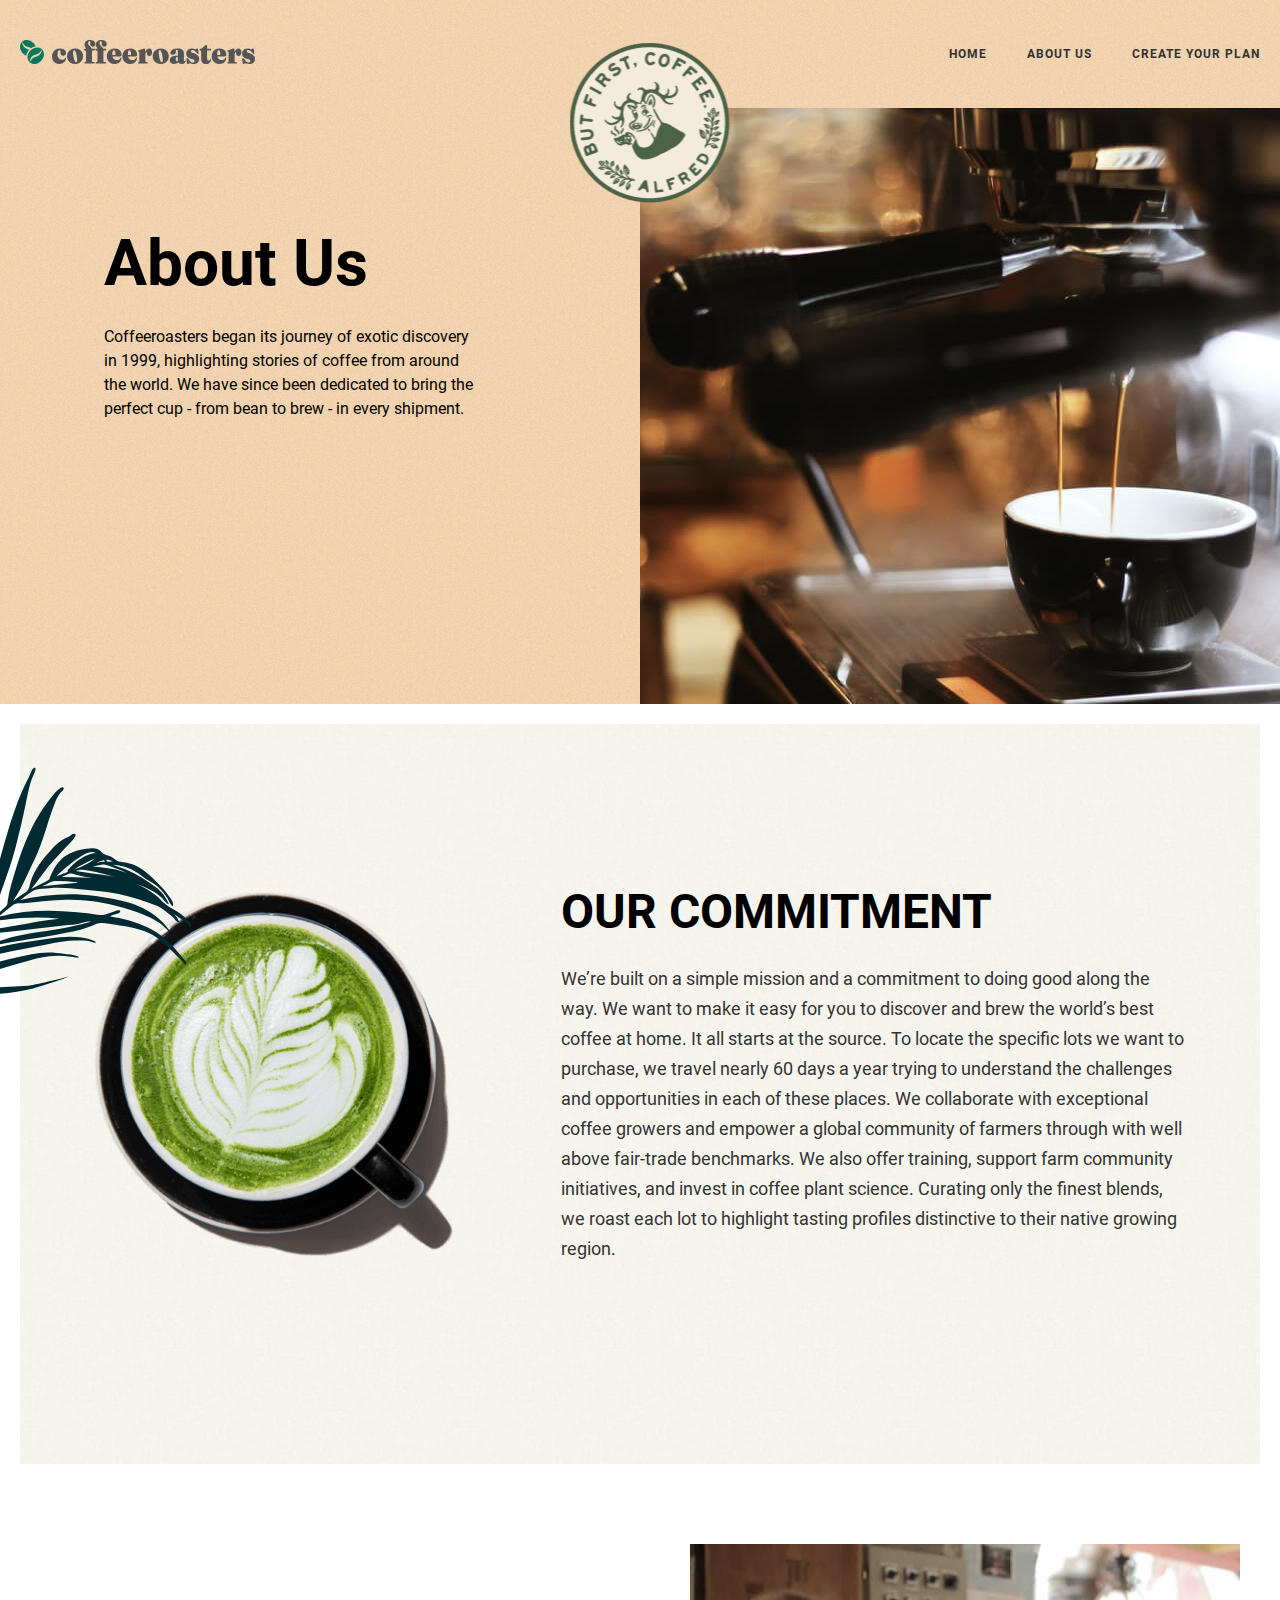
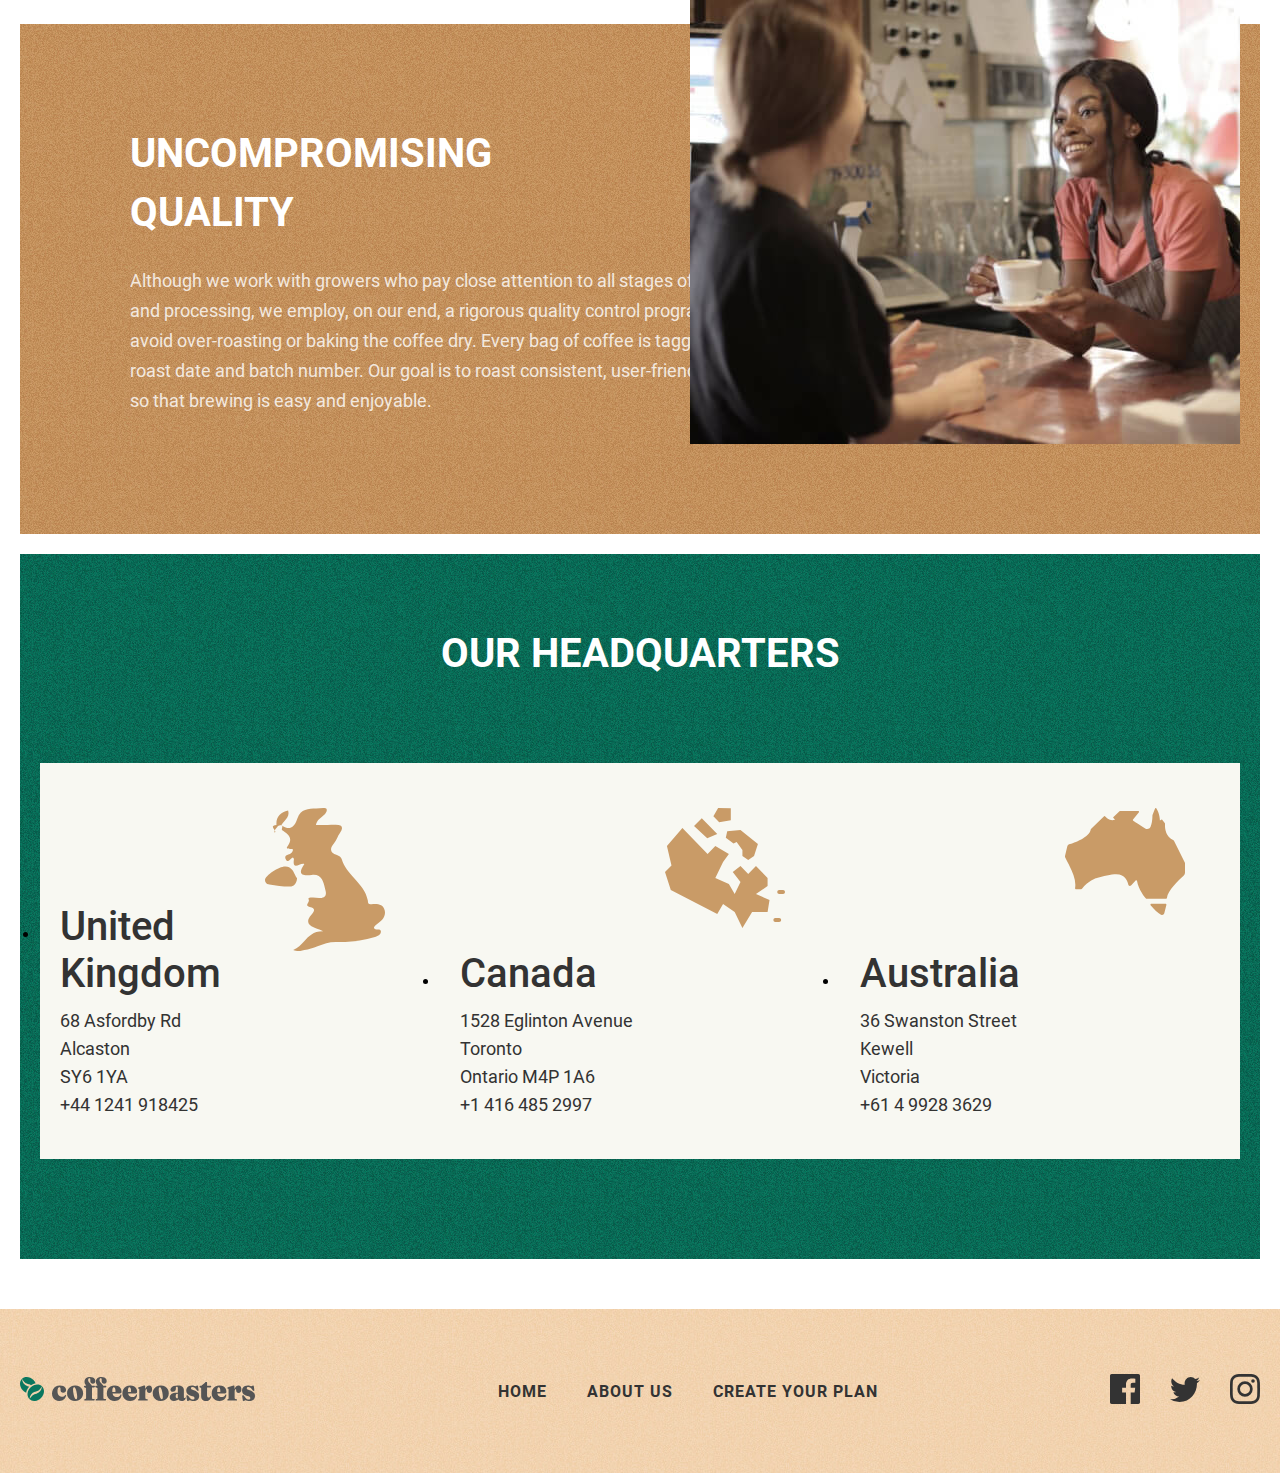
==== about.html @ f11321c9 "Add About Section" ====
<!DOCTYPE html>
<html lang="en">

<head>
    <meta charset="UTF-8">
    <meta http-equiv="X-UA-Compatible" content="IE=edge">
    <meta name="viewport" content="width=device-width, initial-scale=1.0">
    <title>CoffeRoasters/About</title>
    <!-- <link rel="stylesheet" href="./css/normalize.css"> -->
    <link rel="stylesheet" href="./css/main.css">
    <!-- <link rel="stylesheet" href="./css/main.min.css"> -->
</head>

<body>
    <!-- Start Header Section -->
    <header>
        <div class="container">
            <div class="header-part">
                <a href="./index.html">
                    <img src="./images/coffee-logo.svg" width="235" height="24" alt="Brand's Logo">
                </a>
                <nav class="header-nav">
                    <ul class="header-list">
                        <li class="header-item">
                            <a href="./index.html">HOME</a>
                        </li>
                        <li class="header-item">
                            <a href="./about.html">ABOUT US</a>
                        </li>
                        <li class="header-item">
                            <a href="#">CREATE YOUR PLAN</a>
                        </li>
                    </ul>
                </nav>
            </div>
        </div>
    </header>
    <!-- End of Header Section -->

    <main>
        <!-- Start Hero Section -->
        <section id="hero">
            <div class="container">
                <div class="hero-part">
                    <div class="hero-info about-hero-text">
                        <h1>About Us</h1>
                        <p>Coffeeroasters began its journey of exotic discovery in 1999, highlighting stories of coffee
                            from around the world. We have since been dedicated to bring the perfect cup - from bean to
                            brew - in every shipment.</p>
                    </div>
                    <div class="hero-bg-box about-bg-box">
                        <img src="/images/about-hero.jpg" width="710" height="596" alt="Woman holding coffee"
                            srcset="/images/about-hero.jpg 1x, /images/about-hero@2x.jpg 2x">
                    </div>
                </div>
            </div>
        </section>
        <!-- End of  Hero Section -->

        <!-- Start commitment -->
        <section id="commitment">
            <div class="container">
                <div class="commitment-part">
                    <img src="./images/green-coffee.png" width="360" height="364" alt="Our delicious coffee"
                        srcset="./images/green-coffee.png 1x, ./images/green-coffee@2x.png 2x">
                    <div class="commitment-text">
                        <h2>OUR COMMITMENT</h2>
                        <p>We’re built on a simple mission and a commitment to doing good along the way. We want to make
                            it easy for you to discover and brew the world’s best coffee at home. It all starts at the
                            source. To locate the specific lots we want to purchase, we travel nearly 60 days a year
                            trying to understand the challenges and opportunities in each of these places. We
                            collaborate with exceptional coffee growers and empower a global community of farmers
                            through with well above fair-trade benchmarks. We also offer training, support farm
                            community initiatives, and invest in coffee plant science. Curating only the finest blends,
                            we roast each lot to highlight tasting profiles distinctive to their native growing region.
                        </p>
                    </div>
                </div>
            </div>
        </section>
        <!-- End of commitment -->

        <!-- Start Quality Section -->
        <section id="quality">
            <div class="container">
                <div class="quality-part">
                    <div class="quality-text">
                        <div class="quality-title">
                            <h2>Uncompromising quality</h2>
                        </div>
                        <p>Although we work with growers who pay close attention to all stages of harvest and
                            processing, we employ, on our end, a rigorous quality control program to avoid over-roasting
                            or baking the coffee dry. Every bag of coffee is tagged with a roast date and batch number.
                            Our goal is to roast consistent, user-friendly coffee, so that brewing is easy and
                            enjoyable.</p>
                    </div>
                    <img class="quality-img" src="./images/quality-img.jpg" width="550" height="500" alt=""
                        srcset="./images/quality-img.jpg 1x, ./images/quality-img@2x.jpg 2x">
                </div>
            </div>
        </section>
        <!-- Start End of Quality Section -->

        <!-- Start Headquarter Section -->
        <section id="headquarter">
            <div class="container">
                <div class="headquarter-part">
                    <h2>Our headquarters</h2>
                    <ul class="headquarter-list">
                        <li class="headquarter-item">
                            <div class="uk-item-title">
                                <h3>United Kingdom</h3>
                            </div>
                            <div class="headquarter-item-text">
                                <p>68 Asfordby Rd</p>
                                <p>Alcaston</p>
                                <p>SY6 1YA</p>
                                <p>+44 1241 918425</p>
                            </div>
                        </li>
                        <li class="headquarter-item canada-item">
                            <h3>Canada</h3>
                            <div class="headquarter-item-text">
                                <p>1528 Eglinton Avenue</p>
                                <p>Toronto</p>
                                <p>Ontario M4P 1A6</p>
                                <p>+1 416 485 2997</p>
                            </div>
                        </li>
                        <li class="headquarter-item australia-item">
                            <h3>Australia</h3>
                            <div class="headquarter-item-text">
                                <p>36 Swanston Street</p>
                                <p>Kewell</p>
                                <p>Victoria</p>
                                <p>+61 4 9928 3629</p>
                            </div>
                        </li>
                    </ul>
                </div>
            </div>
        </section>
        <!-- End of Headquarter Section -->
    </main>

        <!-- Start Footer Section -->
        <footer>
            <div class="container">
                <div class="foooter-part">
                    <a href="./index.html">
                        <img src="./images/footer-logo.svg" width="235" height="24" alt="Footer's Logo">
                    </a>
                    <ul class="header-list">
                        <li class="header-item">
                            <a href="./index.html">HOME</a>
                        </li>
                        <li class="header-item">
                            <a href="./about.html">ABOUT US</a>
                        </li>
                        <li class="header-item">
                            <a href="#">CREATE YOUR PLAN</a>
                        </li>
                    </ul>
                    <ul class="icon-list">
                        <li class="icon-item">
                            <a href="https://www.facebook.com/" target="blank">
                                <img src="./images/facebook-icon.svg" width="30" height="30" alt="">
                            </a>
                        </li>
                        <li class="icon-item">
                            <a href="https://www.twitter.com/" target="blank">
                                <img src="./images/twitter-icon.svg" width="30" height="25" alt="">
                            </a>
                        </li>
                        <li class="icon-item">
                            <a href="https://www.instagram.com/" target="blank">
                                <img src="./images/instagram-icon.svg" width="30" height="30" alt="">
                            </a>
                        </li>
                    </ul>
                </div>
            </div>
        </footer>
        <!-- End of Footer Section -->




<script src="./js/main.js"></script>
</body>

</html>
---- css/main.css ----
:root {
    --main-black-color: #000000;
    --main-gray-color: #333333;
    --main-white-color: #ffffff;
    --main-link-color: #C99B67;
}

@font-face {
    font-family: 'Roboto';
    font-style: normal;
    font-weight: 400;
    src: url('../fonts/roboto-v30-latin-regular.woff2') format('woff2'),
        url('../fonts/roboto-v30-latin-regular.woff') format('woff');
}

@font-face {
    font-family: 'Roboto';
    font-style: normal;
    font-weight: 500;
    src: url('../fonts/roboto-v30-latin-500.woff2') format('woff2'),
        url('../fonts/roboto-v30-latin-500.woff') format('woff');
}

@font-face {
    font-family: 'Roboto';
    font-style: normal;
    font-weight: 700;
    src: url('../fonts/roboto-v30-latin-700.woff2') format('woff2'),
        url('../fonts/roboto-v30-latin-700.woff') format('woff');
}

* {
    margin: 0;
    padding: 0;
    -webkit-box-sizing: border-box;
    box-sizing: border-box;
}

body {
    font-family: "Roboto", "Arial", sans-serif;
}

.container {
    max-width: 1380px;
    margin: 0 auto;
    padding: 0 20px;
}

/* Start Header Section */

header {
    padding: 40px 0;
    background-image: url('../images/orange-bg-img.jpg');
}

.header-part {
    display: -webkit-box;
    display: -ms-flexbox;
    display: flex;
    -webkit-box-align: center;
    -ms-flex-align: center;
    align-items: center;
    -webkit-box-pack: justify;
    -ms-flex-pack: justify;
    justify-content: space-between;
}

.header-part img {
    display: block;
}

.header-list {
    display: -webkit-box;
    display: -ms-flexbox;
    display: flex;
    -webkit-box-align: center;
    -ms-flex-align: center;
    align-items: center;
    list-style: none;
}

.header-item {
    margin-left: 40px;
}

.header-item a {
    font-weight: 700;
    font-size: 12px;
    line-height: 14px;
    letter-spacing: 1px;
    color: var(--main-gray-color);
    text-decoration: none;
}

/* End of Header Section */

/* Start Hero Section */
#hero {
    background-image: url('../images/orange-bg-img.jpg');
    margin-bottom: 20px;
}

.hero-part {
    display: -webkit-box;
    display: -ms-flexbox;
    display: flex;
    -webkit-box-pack: justify;
    -ms-flex-pack: justify;
    justify-content: space-between;
}

.hero-info h1 {
    font-weight: 700;
    font-size: 64px;
    line-height: 75px;
    color: var(--main-black-color);
}

.hero-info {
    width: 545px;
    padding: 122px 0 243px 84px;
}

.hero-info p {
    margin: 24px 0 34px 0;
    font-weight: 400;
    font-size: 16px;
    line-height: 24px;
    color: var(--main-black-color);
    mix-blend-mode: normal
}

.hero-info a {
    display: inline-block;
    padding: 18px 24px;
    font-weight: 500;
    font-size: 16px;
    line-height: 19px;
    letter-spacing: 1px;
    /* font-variant: small-caps; */
    color: var(--main-white-color);
    mix-blend-mode: normal;
    background: #0A775F;
    border-radius: 100px;
    text-decoration: none;
}

.hero-bg-box {
    position: relative;
    left: 89px;
    top: 4px;
}

.hero-bg-box::before {
    content: '';
    position: absolute;
    top: -65px;
    left: -70px;
    display: block;
    width: 160px;
    height: 160px;
    background-image: url('../images/hero-round-img.png');
    background-position: center;
}

/* End of Hero Section */

/* Start Collection Section */
#collection {
    overflow: hidden;
}

.collection-bg-box {
    margin: 0 20px 0 20px;
    padding: 50px 0;
    background-image: url('../images/gray-bg-img.jpg');
    background-repeat: no-repeat;
    background-position: center;
    background-size: cover;
}

.collection-part h2 {
    font-weight: 700;
    font-size: 50px;
    line-height: 59px;
    text-align: center;
    font-variant: small-caps;
    color: var(--main-black-color);
}

.collection-item {
    position: relative;
    display: -webkit-box;
    display: -ms-flexbox;
    display: flex;
    -webkit-box-align: center;
    -ms-flex-align: center;
    align-items: center;
    margin: 80px auto 0;
    width: 1120px;
    list-style: none;
}

.collection-item:not(:first-child) {
    margin-top: 0;
}

.collection-item:nth-child(1)::before {
    content: '';
    position: absolute;
    top: -130px;
    left: -312px;
    width: 402px;
    height: 300px;
    background-image: url('../images/collection-img-1.svg');
    background-repeat: no-repeat;
    background-size: contain;
}

.collection-item:nth-child(2)::after {
    content: '';
    position: absolute;
    bottom: -280px;
    right: -412px;
    width: 392px;
    height: 477px;
    background-image: url('../images/collection-img-2.svg');
    background-repeat: no-repeat;
    background-size: contain;
}

.collection-item:nth-child(4)::before {
    content: '';
    position: absolute;
    top: 0px;
    left: -370px;
    width: 316px;
    height: 269px;
    background-image: url('../images/collection-img-3.svg');
    background-repeat: no-repeat;
    background-size: contain;
}

.collection-item:nth-child(even) {
    -webkit-box-orient: horizontal;
    -webkit-box-direction: reverse;
    -ms-flex-direction: row-reverse;
    flex-direction: row-reverse;
}

.collection-item:nth-child(1) .collection-item-info {
    width: 453px;
}

.collection-item:nth-child(2) .collection-item-info,
.collection-item:nth-child(3) .collection-item-info {
    width: 390px;
}

.collection-item:nth-child(4) .collection-item-info {
    width: 410px;
}

.collection-item:nth-child(odd) .collection-item-info {
    margin-left: 117px;
}

.collection-item:nth-child(even) .collection-item-info {
    margin-right: 117px;
}

.collection-item-info h3 {
    font-weight: 500;
    font-size: 48px;
    line-height: 56px;
    text-transform: uppercase;
    font-variant: small-caps;
    color: var(--main-gray-color);
}

.collection-item-info p {
    margin-top: 10px;
    font-weight: 400;
    font-size: 22px;
    line-height: 34px;
    color: var(--main-gray-color);
}

/* End of Collection Section */
/* Start Choose Section */
#choose {}

.choose-part-main {
    margin: 20px 20px 0 20px;
    background-image: url('../images/choosebg-img.jpg');
}

.choose-part {
    position: relative;
}

.choose-text {
    margin: 0 auto;
    width: 581px;
    padding: 50px 0 500px;
    text-align: center;
}

.choose-text h2,
.how-it-works-text h2 {
    font-weight: 700;
    font-size: 50px;
    line-height: 59px;
    color: var(--main-white-color);
}

.choose-text p {
    margin-top: 10px;
    font-weight: 400;
    font-size: 16px;
    line-height: 28px;
    color: var(--main-white-color);
    mix-blend-mode: normal;
    opacity: 0.8;
}

.choose-list {
    position: absolute;
    top: 283px;
    left: 0;
    display: -webkit-box;
    display: -ms-flexbox;
    display: flex;
    -webkit-box-align: center;
    -ms-flex-align: center;
    align-items: center;
    list-style: none;
}

.choose-item {
    position: relative;
    margin-right: 20px;
    width: 433px;
}

.choose-item:nth-child(1):before {
    content: '';
    position: absolute;
    top: -10%;
    left: -14%;
    width: 140px;
    height: 144px;
    background-image: url('../images/choose-absolute-img.png');
}

.item-text-box {
    width: 377px;
}

.item-text-box-last {
    width: 334px;
}

.item-text-box h3 {
    margin: 28px 0 10px 0;
    font-weight: 500;
    font-size: 30px;
    line-height: 35px;
    font-variant: small-caps;
    color: var(--main-gray-color);
}

.item-text-box p {
    font-weight: 400;
    font-size: 18px;
    line-height: 28px;
    color: var(--main-gray-color);
}

/* End of Choose Section */

/* Start How It Works */
.how-it-works-main-part {
    margin: 289px 20px 0 20px;
    background-image: url('../images/how-it-work-bg-img.jpg');
    padding: 50px 0;
}

.how-it-works-text {
    text-align: center;
}

.decoration-boxes {
    display: -webkit-box;
    display: -ms-flexbox;
    display: flex;
    -webkit-box-align: center;
    -ms-flex-align: center;
    align-items: center;
    -webkit-box-pack: justify;
    -ms-flex-pack: justify;
    justify-content: space-between;
    margin: 80px 0 20px 0;
    width: 956px;
}

.decoration-box {
    display: -webkit-box;
    display: -ms-flexbox;
    display: flex;
    -webkit-box-align: center;
    -ms-flex-align: center;
    align-items: center;
}

.decoration-main-box {
    display: inline-block;
    width: 60px;
    height: 60px;
    background-color: #F8F8F2;
    border: 4px solid var(--main-link-color);
    -webkit-transition: .5s;
    -o-transition: .5s;
    transition: .5s;
}

.decoration-box-line {
    border-top: 3px dashed #c99b67;
    width: 387px;
}

.how-it-work-list {
    display: -webkit-box;
    display: -ms-flexbox;
    display: flex;
    -webkit-box-align: center;
    -ms-flex-align: center;
    align-items: center;
    list-style: none;
}

.how-it-works-item {
    position: relative;
    margin-right: 20px;
    padding: 20px 20px 40px 20px;
    width: 433px;
    background-color: #F8F8F2;
    -webkit-transition: .5s;
    -o-transition: .5s;
    transition: .5s;
}

.how-it-works-item:hover {
    background-color: #F4D3B0;
}

.how-it-works-item:nth-child(3)::after {
    position: absolute;
    top: -60%;
    right: 5%;
    content: '';
    width: 192px;
    height: 130px;
    background-image: url('../images/how-it-works-absolute-img.png');
    background-size: 202px 160px;
    background-position: center;
    background-repeat: no-repeat;
}

.how-it-works-item p:first-child {
    font-weight: 400;
    font-size: 64px;
    line-height: 75px;
    color: var(--main-gray-color);
    opacity: 0.8;
    text-align: right;
}

.how-it-works-item-title-box {
    margin: 45px 0 10px 0;
    width: 245px;
}

.how-it-works-item-title-box h3 {
    font-weight: 500;
    font-size: 40px;
    line-height: 47px;
    font-variant: small-caps;
    text-transform: uppercase;
    color: var(--main-gray-color);
}

.how-it-works-item p:last-child {
    font-weight: 400;
    font-size: 18px;
    line-height: 28px;
    color: var(--main-gray-color);
}

.how-it-works-link-box {
    display: -webkit-box;
    display: -ms-flexbox;
    display: flex;
    -webkit-box-pack: center;
    -ms-flex-pack: center;
    justify-content: center;
    margin-top: 76px;
}

.how-it-works-link {
    display: inline-block;
    padding: 16px 24px;
    font-weight: 500;
    font-size: 16px;
    line-height: 19px;
    letter-spacing: 1px;
    color: var(--main-white-color);
    background-color: var(--main-link-color);
    border-radius: 100px;
    text-decoration: none;
}

/* End of How It Works */
/* Start Footer Section */
footer {
    margin-top: 50px;
    padding: 65px 0;
    background-image: url('../images/orange-bg-img.jpg');
}

.foooter-part {
    display: -webkit-box;
    display: -ms-flexbox;
    display: flex;
    -webkit-box-align: center;
    -ms-flex-align: center;
    align-items: center;
    -webkit-box-pack: justify;
    -ms-flex-pack: justify;
    justify-content: space-between;
}

.foooter-part .header-list a {
    font-weight: 700;
    font-size: 16px;
    line-height: 19px;
}

.icon-list {
    display: -webkit-box;
    display: -ms-flexbox;
    display: flex;
    -webkit-box-align: center;
    -ms-flex-align: center;
    align-items: center;
    list-style: none;
}

.icon-item {
    margin-left: 30px;
}

/* End of Footer Section */

/* --------Start About Page --------- */

/* Start About Hero Section */
.about-hero-text {
    width: 455px;
    padding: 122px 0 225px 84px;
}

.about-bg-box {
    left: 89.5px;
}

/* End of About Hero Section */

/* Start Commitment Section */
#commitment {
    position: relative;
    margin: 0 20px 0px 20px;
    padding: 160px 0 200px 0;
    background-image: url('../images/gray-bg-img.jpg');
}

.commitment-part {
    display: flex;
    align-items: center;
    justify-content: space-around;
}

.commitment-part::before {
    content: '';
    position: absolute;
    top: 43px;
    left: -129px;
    width: 402px;
    height: 300px;
    background-image: url('../images/collection-img-1.svg');
    background-repeat: no-repeat;
    background-size: contain;
}

.commitment-text {
    width: 626px;
}

.commitment-text h2 {
    font-weight: 700;
    font-size: 48px;
    line-height: 56px;
    font-variant: small-caps;
    /* text-transform: uppercase; */
    color: var(--main-black-color);
}

.commitment-text p {
    margin-top: 24px;
    font-weight: 400;
    font-size: 18px;
    line-height: 30px;
    color: var(--main-gray-color);
}

/* End of Commitment Section */

/* Start Quality Section */
#quality {
    margin: 160px 20px 0 20px;
    background-image: url('../images/choosebg-img.jpg');
}

.quality-part {
    position: relative;
    display: flex;
    align-items: center;
    /* justify-content: space-between; */
    padding: 100px 0 118px 0;
    color: var(--main-white-color);
}

.quality-text {
    width: 639px;
    margin-left: 90px;
}

.quality-title {
    width: 397px;
}

.quality-title h2 {
    font-weight: 700;
    font-size: 40px;
    line-height: 59px;
    text-transform: uppercase;
    color: var(--main-white-color);
}

.quality-text p {
    margin-top: 24px;
    font-weight: 400;
    font-size: 18px;
    line-height: 30px;
    color: var(--main-white-color);
    mix-blend-mode: normal;
    opacity: 0.8;
}

.quality-img {
    position: absolute;
    top: -80px;
    right: 0;
}

/* End of Quality Section */

/* Start Headquarter Section */
#headquarter {
    margin: 20px 20px 50px 20px;
    background-image: url('../images/how-it-work-bg-img.jpg');
}

.headquarter-part {
    padding: 70px 0 100px 0;
}

.headquarter-part h2 {
    font-weight: 700;
    font-size: 40px;
    line-height: 59px;
    text-align: center;
    /* font-variant: small-caps; */
    text-transform: uppercase;
    color: var(--main-white-color);
}

.headquarter-list {
    display: flex;
    align-items: center;
    justify-content: space-between;
    margin-top: 80px;
}

.headquarter-item {
    width: 433px;
    background-color: #F8F8F2;
    position: relative;
    padding: 140px 0 40px 20px;
}

.canada-item,
.australia-item {
    padding-top: 187px;
}

.headquarter-item::before {
    content: '';
    position: absolute;
    top: 45px;
    right: 55px;
    width: 120px;
    height: 143px;
    background-image: url('../images/uk-map.svg');
    background-repeat: no-repeat;
}

.canada-item::before {
    background-image: url('../images/canada-map.svg');
}

.australia-item::before {
    background-image: url('../images/australia-map.svg');
}

.uk-item-title {
    width: 231px;
}

.headquarter-item h3 {
    margin-bottom: 10px;
    font-weight: 500;
    font-size: 40px;
    line-height: 47px;
    color: var(--main-gray-color);
}

.headquarter-item-text p {
    font-weight: 400;
    font-size: 18px;
    line-height: 28px;
    color: var(--main-gray-color);
}

/* End of Headquarter Section */
/* --------End of About Page --------- */
---- css/main.min.css ----
/*! normalize.css v8.0.1 | MIT License | github.com/necolas/normalize.css */button,hr,input{overflow:visible}progress,sub,sup{vertical-align:baseline}[type=checkbox],[type=radio],legend{box-sizing:border-box;padding:0}*,legend{padding:0}*,body{margin:0}.collection-item:first-child::before,.collection-item:nth-child(2)::after,.collection-item:nth-child(4)::before{position:absolute;background-size:contain;content:'';background-repeat:no-repeat}.choose-part,.collection-item,.hero-bg-box,sub,sup{position:relative}.choose-text,.how-it-works-text{text-align:center}#hero,footer,header{background-image:url('../images/orange-bg-img.jpg')}html{line-height:1.15;-webkit-text-size-adjust:100%}.header-part img,details,main{display:block}h1{font-size:2em;margin:.67em 0}hr{box-sizing:content-box;height:0}code,kbd,pre,samp{font-family:monospace,monospace;font-size:1em}a{background-color:transparent}abbr[title]{border-bottom:none;text-decoration:underline;text-decoration:underline dotted}.header-item a,.hero-info a,.how-it-works-link{letter-spacing:1px;text-decoration:none}b,strong{font-weight:bolder}small{font-size:80%}sub,sup{font-size:75%;line-height:0}sub{bottom:-.25em}sup{top:-.5em}img{border-style:none}button,input,optgroup,select,textarea{font-family:inherit;font-size:100%;line-height:1.15;margin:0}button,select{text-transform:none}[type=button],[type=reset],[type=submit],button{-webkit-appearance:button}[type=button]::-moz-focus-inner,[type=reset]::-moz-focus-inner,[type=submit]::-moz-focus-inner,button::-moz-focus-inner{border-style:none;padding:0}[type=button]:-moz-focusring,[type=reset]:-moz-focusring,[type=submit]:-moz-focusring,button:-moz-focusring{outline:ButtonText dotted 1px}fieldset{padding:.35em .75em .625em}legend{color:inherit;display:table;max-width:100%;white-space:normal}textarea{overflow:auto}[type=number]::-webkit-inner-spin-button,[type=number]::-webkit-outer-spin-button{height:auto}[type=search]{-webkit-appearance:textfield;outline-offset:-2px}[type=search]::-webkit-search-decoration{-webkit-appearance:none}::-webkit-file-upload-button{-webkit-appearance:button;font:inherit}summary{display:list-item}[hidden],template{display:none}:root{--main-black-color:#000000;--main-gray-color:#333333;--main-white-color:#ffffff;--main-link-color:#C99B67}@font-face{font-family:Roboto;font-style:normal;font-weight:400;src:url('../fonts/roboto-v30-latin-regular.woff2') format('woff2'),url('../fonts/roboto-v30-latin-regular.woff') format('woff')}@font-face{font-family:Roboto;font-style:normal;font-weight:500;src:url('../fonts/roboto-v30-latin-500.woff2') format('woff2'),url('../fonts/roboto-v30-latin-500.woff') format('woff')}@font-face{font-family:Roboto;font-style:normal;font-weight:700;src:url('../fonts/roboto-v30-latin-700.woff2') format('woff2'),url('../fonts/roboto-v30-latin-700.woff') format('woff')}*{-webkit-box-sizing:border-box;box-sizing:border-box}body{font-family:Roboto,Arial,sans-serif}.container{max-width:1380px;margin:0 auto;padding:0 20px}header{padding:40px 0}.foooter-part,.header-part{display:-webkit-box;display:-ms-flexbox;display:flex;-webkit-box-align:center;-ms-flex-align:center;align-items:center;-webkit-box-pack:justify;-ms-flex-pack:justify;justify-content:space-between}.header-list,.how-it-work-list,.icon-list{display:-webkit-box;display:-ms-flexbox;display:flex;-webkit-box-align:center;-ms-flex-align:center;align-items:center;list-style:none}.header-item{margin-left:40px}.header-item a{font-weight:700;font-size:12px;line-height:14px;color:var(--main-gray-color)}.hero-info h1,.hero-info p{color:var(--main-black-color)}#hero{margin-bottom:20px}.hero-part{display:-webkit-box;display:-ms-flexbox;display:flex;-webkit-box-pack:justify;-ms-flex-pack:justify;justify-content:space-between}.hero-info h1{font-weight:700;font-size:64px;line-height:75px}.hero-info a,.hero-info p{font-size:16px;mix-blend-mode:normal}.hero-info{width:545px;padding:122px 0 243px 84px}.hero-info p{margin:24px 0 34px;font-weight:400;line-height:24px}.hero-info a{display:inline-block;padding:18px 24px;font-weight:500;line-height:19px;color:var(--main-white-color);background:#0a775f;border-radius:100px}.hero-bg-box{left:89px;top:4px}.hero-bg-box::before{content:'';position:absolute;top:-65px;left:-70px;display:block;width:160px;height:160px;background-image:url('../images/hero-round-img.png');background-position:center}#collection{overflow:hidden}.collection-bg-box{margin:0 20px;padding:50px 0;background-image:url('../images/gray-bg-img.jpg');background-repeat:no-repeat;background-position:center;background-size:cover}.collection-part h2{font-weight:700;font-size:50px;line-height:59px;text-align:center;font-variant:small-caps;color:var(--main-black-color)}.collection-item{display:-webkit-box;display:-ms-flexbox;display:flex;-webkit-box-align:center;-ms-flex-align:center;align-items:center;margin:80px auto 0;width:1120px;list-style:none}.collection-item:not(:first-child){margin-top:0}.collection-item:first-child::before{top:-130px;left:-312px;width:402px;height:300px;background-image:url('../images/collection-img-1.svg')}.collection-item:nth-child(2)::after{bottom:-280px;right:-412px;width:392px;height:477px;background-image:url('../images/collection-img-2.svg')}.collection-item:nth-child(4)::before{top:0;left:-370px;width:316px;height:269px;background-image:url('../images/collection-img-3.svg')}.collection-item:nth-child(2n){-webkit-box-orient:horizontal;-webkit-box-direction:reverse;-ms-flex-direction:row-reverse;flex-direction:row-reverse}.choose-list,.decoration-boxes{display:-webkit-box;display:-ms-flexbox;-webkit-box-align:center}.collection-item:first-child .collection-item-info{width:453px}.collection-item:nth-child(2) .collection-item-info,.collection-item:nth-child(3) .collection-item-info{width:390px}.collection-item:nth-child(4) .collection-item-info{width:410px}.collection-item:nth-child(odd) .collection-item-info{margin-left:117px}.collection-item:nth-child(2n) .collection-item-info{margin-right:117px}.collection-item-info h3{font-weight:500;font-size:48px;line-height:56px;text-transform:uppercase;font-variant:small-caps;color:var(--main-gray-color)}.collection-item-info p{margin-top:10px;font-weight:400;font-size:22px;line-height:34px;color:var(--main-gray-color)}.choose-part-main{margin:20px 20px 0;background-image:url('../images/choosebg-img.jpg')}.choose-text{margin:0 auto;width:581px;padding:50px 0 500px}.choose-text h2,.how-it-works-text h2{font-weight:700;font-size:50px;line-height:59px;color:var(--main-white-color)}.choose-text p{margin-top:10px;font-weight:400;font-size:16px;line-height:28px;color:var(--main-white-color);mix-blend-mode:normal;opacity:.8}.choose-list{position:absolute;top:283px;left:0;display:flex;-ms-flex-align:center;align-items:center;list-style:none}.choose-item{position:relative;margin-right:20px;width:433px}.choose-item:first-child:before{content:'';position:absolute;top:-10%;left:-14%;width:140px;height:144px;background-image:url('../images/choose-absolute-img.png')}.item-text-box{width:377px}.item-text-box-last{width:334px}.item-text-box h3{margin:28px 0 10px;font-weight:500;font-size:30px;line-height:35px;font-variant:small-caps;color:var(--main-gray-color)}.how-it-works-item p:last-child,.item-text-box p{font-weight:400;font-size:18px;line-height:28px;color:var(--main-gray-color)}.how-it-works-main-part{margin:289px 20px 0;background-image:url('../images/how-it-work-bg-img.jpg');padding:50px 0}.decoration-boxes{display:flex;-ms-flex-align:center;align-items:center;-webkit-box-pack:justify;-ms-flex-pack:justify;justify-content:space-between;margin:80px 0 20px;width:956px}.decoration-box{display:-webkit-box;display:-ms-flexbox;display:flex;-webkit-box-align:center;-ms-flex-align:center;align-items:center}.decoration-main-box{display:inline-block;width:60px;height:60px;background-color:#f8f8f2;border:4px solid var(--main-link-color);-webkit-transition:.5s;-o-transition:.5s;transition:.5s}.decoration-box-line{border-top:3px dashed #c99b67;width:387px}.how-it-works-item{position:relative;margin-right:20px;padding:20px 20px 40px;width:433px;background-color:#f8f8f2;-webkit-transition:.5s;-o-transition:.5s;transition:.5s}.how-it-works-item:hover{background-color:#f4d3b0}.how-it-works-item:nth-child(3)::after{position:absolute;top:-60%;right:5%;content:'';width:192px;height:130px;background-image:url('../images/how-it-works-absolute-img.png');background-size:202px 160px;background-position:center;background-repeat:no-repeat}.how-it-works-item p:first-child{font-weight:400;font-size:64px;line-height:75px;color:var(--main-gray-color);opacity:.8;text-align:right}.how-it-works-item-title-box{margin:45px 0 10px;width:245px}.how-it-works-item-title-box h3{font-weight:500;font-size:40px;line-height:47px;font-variant:small-caps;text-transform:uppercase;color:var(--main-gray-color)}.how-it-works-link-box{display:-webkit-box;display:-ms-flexbox;display:flex;-webkit-box-pack:center;-ms-flex-pack:center;justify-content:center;margin-top:76px}.how-it-works-link{display:inline-block;padding:16px 24px;font-weight:500;font-size:16px;line-height:19px;color:var(--main-white-color);background-color:var(--main-link-color);border-radius:100px}footer{margin-top:50px;padding:65px 0}.foooter-part .header-list a{font-weight:700;font-size:16px;line-height:19px}.icon-item{margin-left:30px}
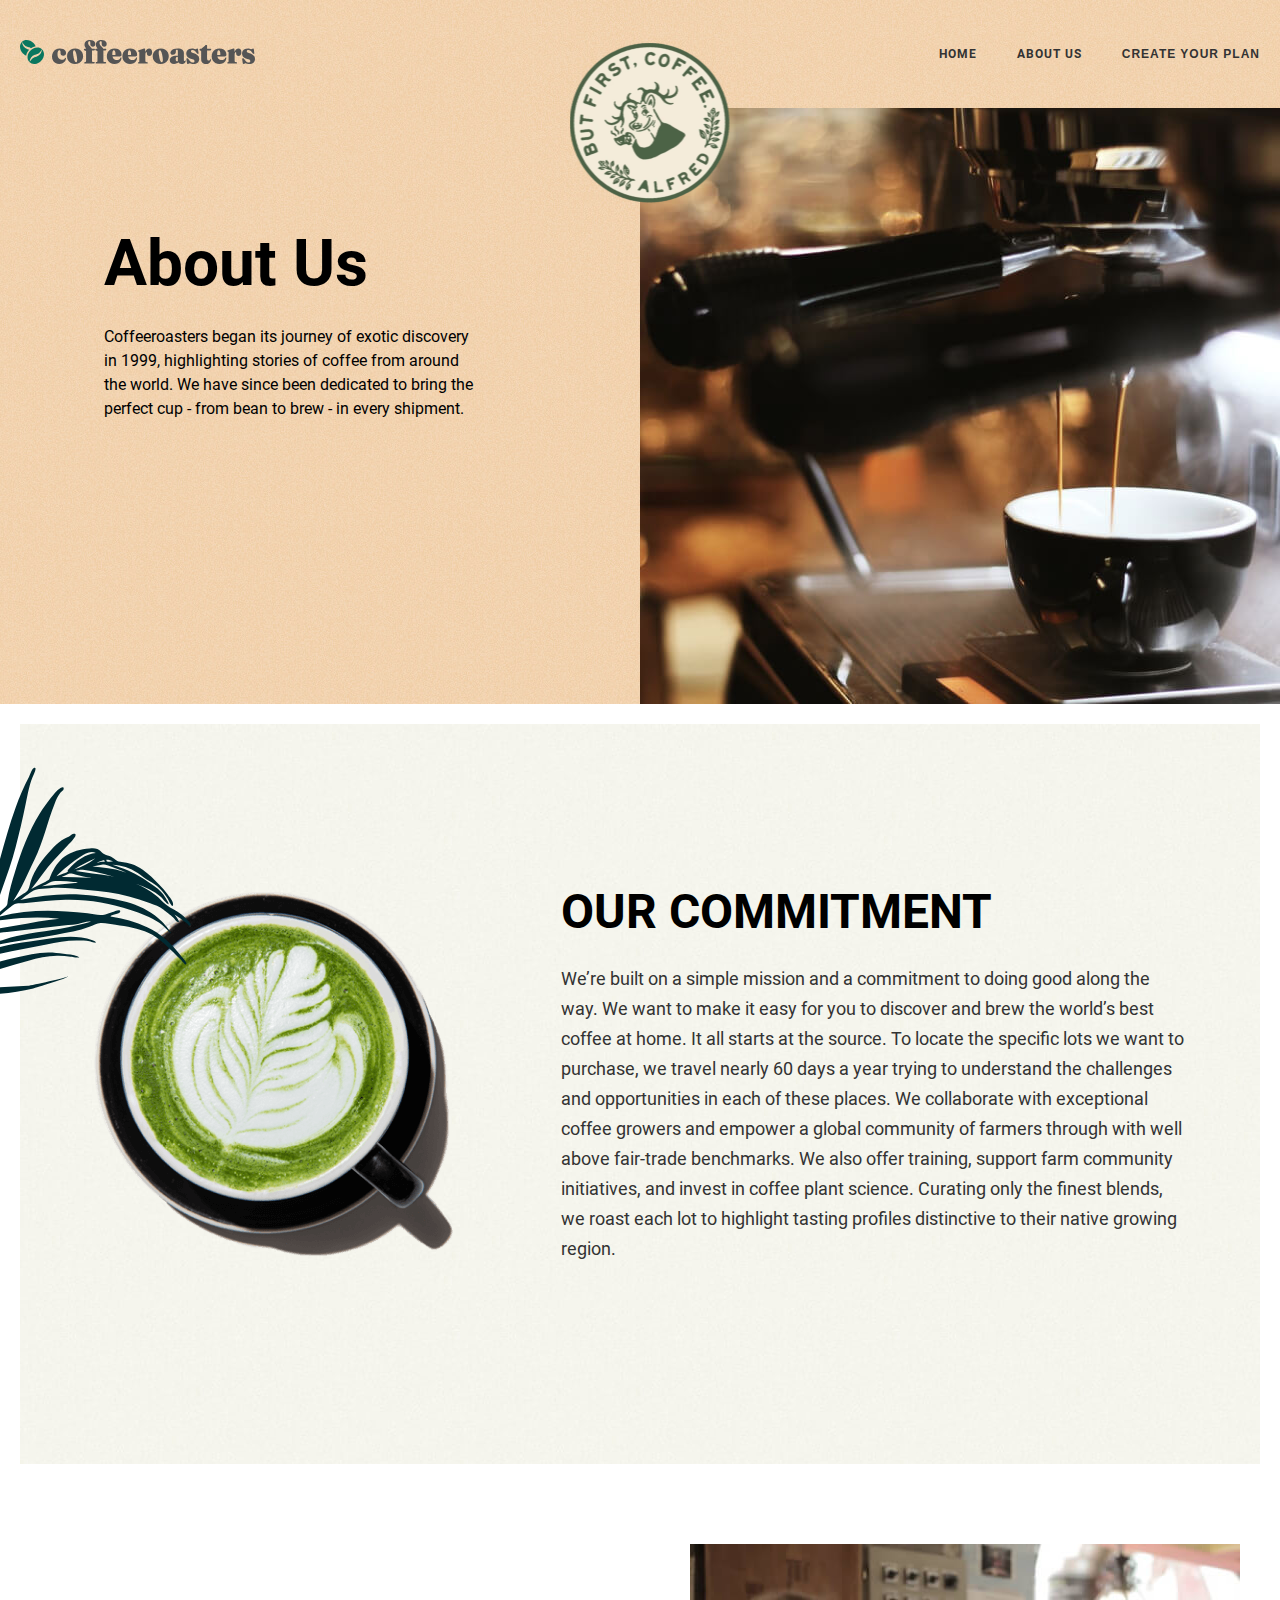
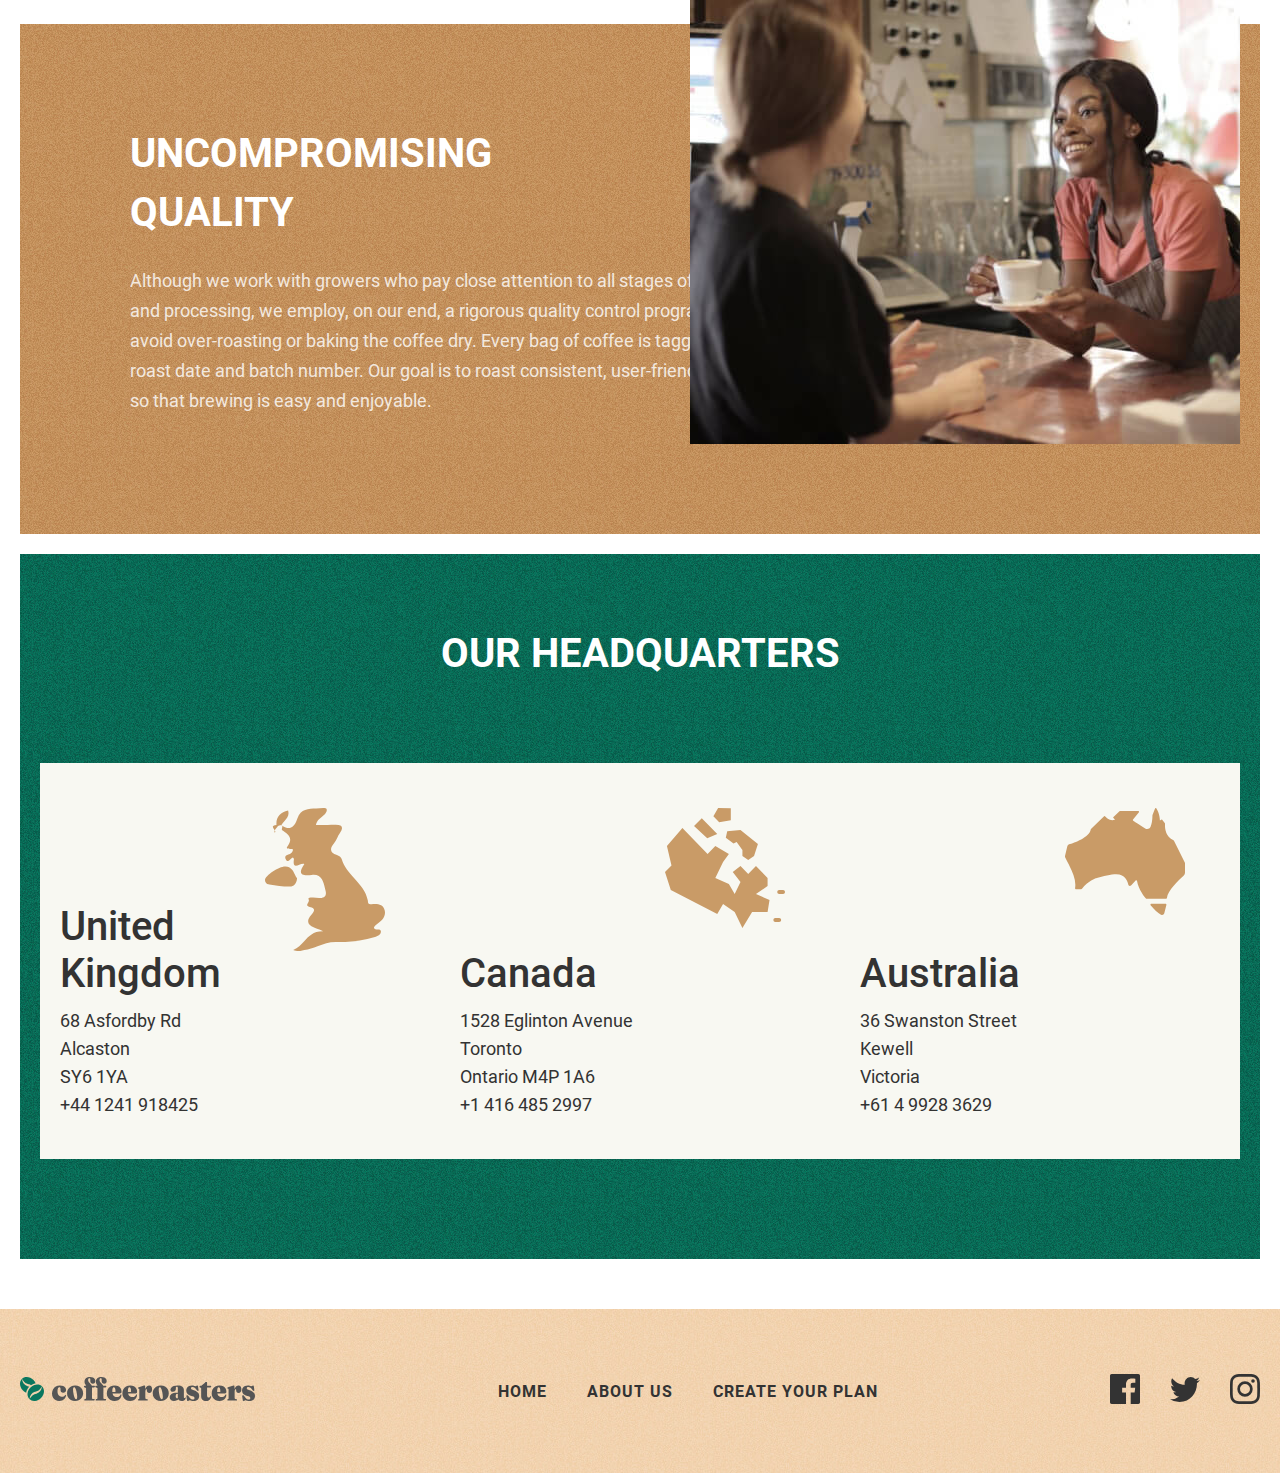
==== commit 86ef7482: "Add modal window" ====
--- a/about.html
+++ b/about.html
@@ -28,7 +28,10 @@
                             <a href="./about.html">ABOUT US</a>
                         </li>
                         <li class="header-item">
-                            <a href="#">CREATE YOUR PLAN</a>
+                            <!-- <a href="#">CREATE YOUR PLAN</a> -->
+                            <!-- Vaqtinchalikka qo'yilgan btn -->
+                            <button type="button" 
+                            class="modal-open-btn">CREATE YOUR PLAN</button>
                         </li>
                     </ul>
                 </nav>
@@ -143,50 +146,69 @@
         <!-- End of Headquarter Section -->
     </main>
 
-        <!-- Start Footer Section -->
-        <footer>
-            <div class="container">
-                <div class="foooter-part">
-                    <a href="./index.html">
-                        <img src="./images/footer-logo.svg" width="235" height="24" alt="Footer's Logo">
-                    </a>
-                    <ul class="header-list">
-                        <li class="header-item">
-                            <a href="./index.html">HOME</a>
-                        </li>
-                        <li class="header-item">
-                            <a href="./about.html">ABOUT US</a>
-                        </li>
-                        <li class="header-item">
-                            <a href="#">CREATE YOUR PLAN</a>
-                        </li>
-                    </ul>
-                    <ul class="icon-list">
-                        <li class="icon-item">
-                            <a href="https://www.facebook.com/" target="blank">
-                                <img src="./images/facebook-icon.svg" width="30" height="30" alt="">
-                            </a>
-                        </li>
-                        <li class="icon-item">
-                            <a href="https://www.twitter.com/" target="blank">
-                                <img src="./images/twitter-icon.svg" width="30" height="25" alt="">
-                            </a>
-                        </li>
-                        <li class="icon-item">
-                            <a href="https://www.instagram.com/" target="blank">
-                                <img src="./images/instagram-icon.svg" width="30" height="30" alt="">
-                            </a>
-                        </li>
-                    </ul>
-                </div>
-            </div>
-        </footer>
-        <!-- End of Footer Section -->
-
-
-
-
-<script src="./js/main.js"></script>
+    <!-- Start Footer Section -->
+    <footer>
+        <div class="container">
+            <div class="foooter-part">
+                <a href="./index.html">
+                    <img src="./images/footer-logo.svg" width="235" height="24" alt="Footer's Logo">
+                </a>
+                <ul class="header-list">
+                    <li class="header-item">
+                        <a href="./index.html">HOME</a>
+                    </li>
+                    <li class="header-item">
+                        <a href="./about.html">ABOUT US</a>
+                    </li>
+                    <li class="header-item">
+                        <a href="#">CREATE YOUR PLAN</a>
+                    </li>
+                </ul>
+                <ul class="icon-list">
+                    <li class="icon-item">
+                        <a href="https://www.facebook.com/" target="blank">
+                            <img src="./images/facebook-icon.svg" width="30" height="30" alt="">
+                        </a>
+                    </li>
+                    <li class="icon-item">
+                        <a href="https://www.twitter.com/" target="blank">
+                            <img src="./images/twitter-icon.svg" width="30" height="25" alt="">
+                        </a>
+                    </li>
+                    <li class="icon-item">
+                        <a href="https://www.instagram.com/" target="blank">
+                            <img src="./images/instagram-icon.svg" width="30" height="30" alt="">
+                        </a>
+                    </li>
+                </ul>
+            </div>
+        </div>
+    </footer>
+    <!-- End of Footer Section -->
+
+    <!-- Modal -->
+<div class="modal-main">
+    <div class="modal">
+        <div class="modal-title">
+            <h3>order Summary</h3>
+        </div>
+        <div class="modal-text">
+            <div class="modal-text-quote">
+                <p>“I drink my coffee as <span>Filter</span>, with a <span>Decaf</span> type of bean. <span>250g</span>
+                    ground ala <span>Cafetiére</span>, sent to me <span>Every Week</span>.”</p>
+            </div>
+            <p class="modal-info-text">Is this correct? You can proceed to checkout or go back to plan selection if something is off.
+                Subscription discount codes can also be redeemed at the checkout. </p>
+            <div class="modal-buy-part">
+                <p>$14.00/ mo</p>
+                <!-- <a href="#">Checkout</a> -->
+                <button class="close-modal-btn" type="button">Checkout</button>
+            </div>
+        </div>
+    </div>
+</div>
+
+    <script src="./js/main.js"></script>
 </body>
 
 </html>--- a/css/main.css
+++ b/css/main.css
@@ -83,13 +83,18 @@
     margin-left: 40px;
 }
 
-.header-item a {
+.header-item a,
+.header-item button {
     font-weight: 700;
     font-size: 12px;
     line-height: 14px;
     letter-spacing: 1px;
     color: var(--main-gray-color);
     text-decoration: none;
+    /* Vaqtinchalik qo'yilgan button hususiyati */
+    background-color: transparent;
+    border: none;
+    cursor: pointer;
 }
 
 /* End of Header Section */
@@ -700,6 +705,7 @@
     align-items: center;
     justify-content: space-between;
     margin-top: 80px;
+    list-style: none;
 }
 
 .headquarter-item {
@@ -753,4 +759,119 @@
 }
 
 /* End of Headquarter Section */
-/* --------End of About Page --------- */+/* --------End of About Page --------- */
+
+/* Start Modal */
+
+.modal-main {
+    display: none;
+    position: fixed;
+    width: 100%;
+    height: 100%;
+    top: 0;
+    left: 0;
+    background-color: #000000a6;
+}
+
+.modal-main-On {
+    display: block;
+}
+
+.modal {
+    width: 561px;
+    background-color: #F8F8F2;
+    position: relative;
+    top: 20%;
+    left: 35%;
+    animation: slidedown 1s 1;
+}
+
+.modal-show {
+    display: block;
+}
+
+.modal-title {
+    background-color: var(--main-link-color);
+    padding: 19px 30px;
+}
+
+.modal-title h3 {
+    font-weight: 700;
+    font-size: 38px;
+    line-height: 52px;
+    /* font-variant: small-caps; */
+    color: var(--main-white-color);
+    text-transform: uppercase;
+}
+
+.modal-text {
+    padding: 50px 30px;
+}
+
+.modal-text-quote p {
+    font-weight: 500;
+    font-size: 24px;
+    line-height: 34px;
+    /* font-variant: small-caps; */
+    color: #000000;
+}
+
+.modal-text-quote p span {
+    color: #0A775F;
+}
+
+.modal-info-text {
+    margin: 10px 0 50px 0;
+    font-weight: 400;
+    font-size: 18px;
+    line-height: 26px;
+    color: var(--main-gray-color);
+    mix-blend-mode: normal;
+    opacity: 0.8;
+}
+
+.modal-buy-part {
+    display: flex;
+    align-items: center;
+    justify-content: space-between;
+}
+
+.modal-buy-part p {
+    font-weight: 500;
+    font-size: 24px;
+    line-height: 28px;
+    color: var(--main-black-color);
+}
+
+.modal-buy-part a,
+.modal-buy-part button {
+    padding: 16px 24px;
+    font-weight: 500;
+    font-size: 20px;
+    line-height: 23px;
+    text-align: center;
+    letter-spacing: 1px;
+    font-variant: small-caps;
+    color: var(--main-white-color);
+    mix-blend-mode: normal;
+    background-color: #0A775F;
+    border-radius: 100px;
+    text-decoration: none;
+    /* Vaqtinchalik qo'yilgan button */
+    border: none;
+    cursor: pointer;
+}
+
+@keyframes slidedown {
+
+    from{
+      transform: translateY(-1000px);
+    }
+  
+    to{
+      transform: translateY(0);
+    }
+  
+  }
+
+/* End of Modal */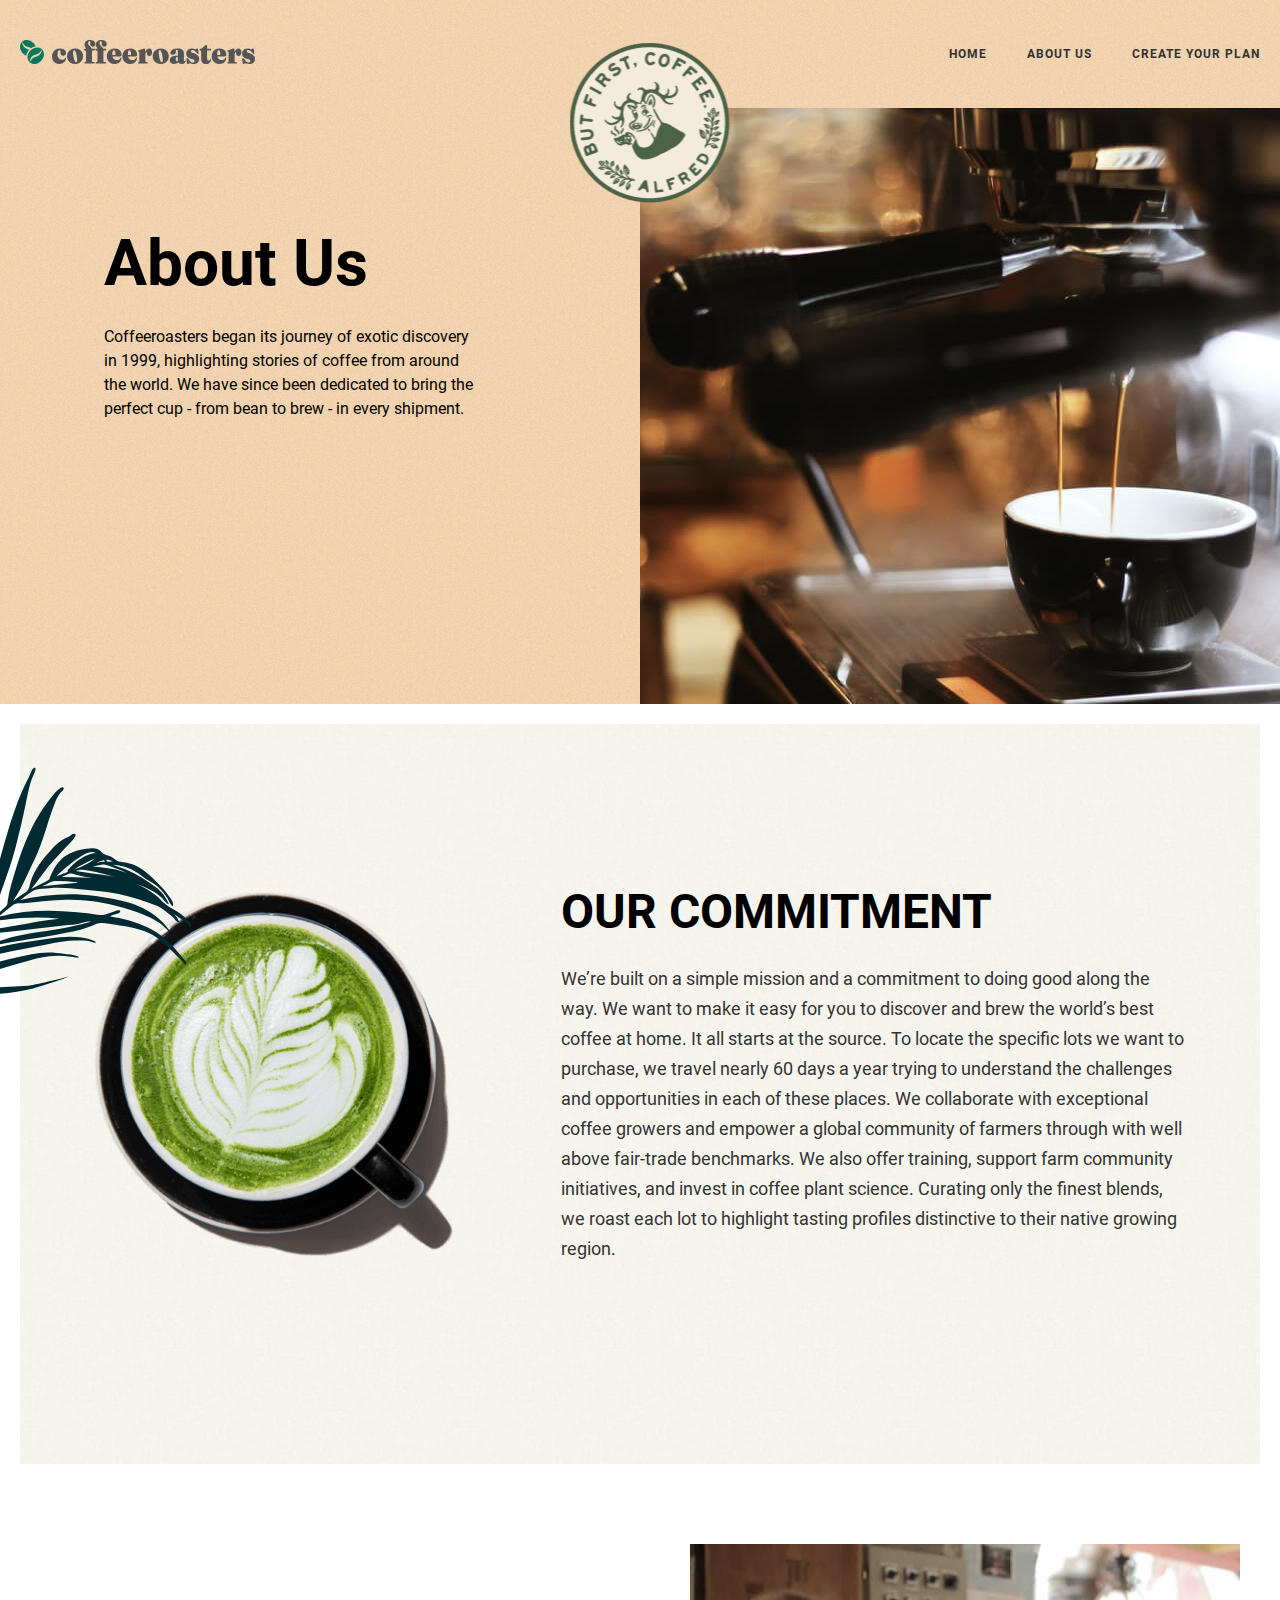
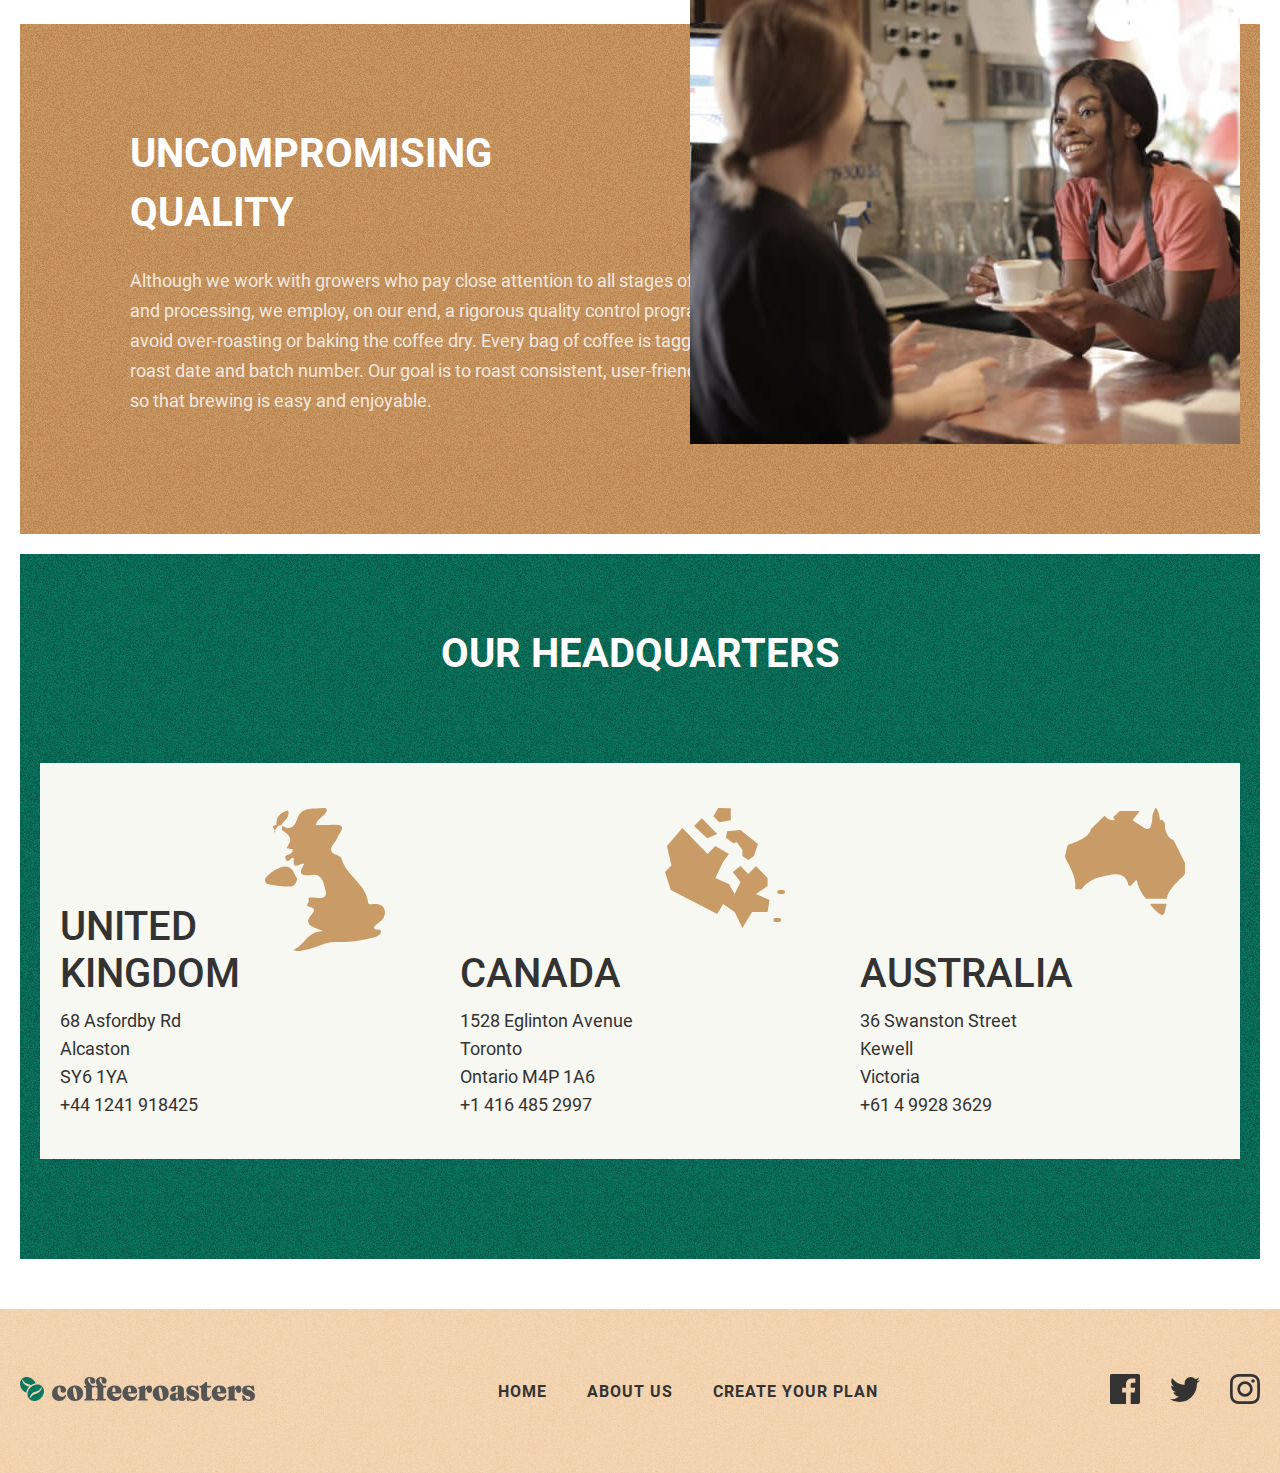
==== commit beb194c3: "Change p to adress and a tag, add plan.html and js functions" ====
--- a/about.html
+++ b/about.html
@@ -28,10 +28,10 @@
                             <a href="./about.html">ABOUT US</a>
                         </li>
                         <li class="header-item">
-                            <!-- <a href="#">CREATE YOUR PLAN</a> -->
+                            <a href="./plan.html">CREATE YOUR PLAN</a>
                             <!-- Vaqtinchalikka qo'yilgan btn -->
-                            <button type="button" 
-                            class="modal-open-btn">CREATE YOUR PLAN</button>
+                            <!-- <button type="button" 
+                            class="modal-open-btn">CREATE YOUR PLAN</button> -->
                         </li>
                     </ul>
                 </nav>
@@ -115,28 +115,40 @@
                                 <h3>United Kingdom</h3>
                             </div>
                             <div class="headquarter-item-text">
-                                <p>68 Asfordby Rd</p>
-                                <p>Alcaston</p>
-                                <p>SY6 1YA</p>
-                                <p>+44 1241 918425</p>
+                                <address>
+                                    <a href="https://www.google.com/maps/place/The+Amwell+Care+Home/@52.4773275,-2.7964839,15.83z/data=!4m5!3m4!1s0x4879d6a0f1652b77:0x5d54e6f3c7f6f611!8m2!3d52.7666689!4d-0.8939873"
+                                        target="blank">
+                                        68 Asfordby Rd
+                                        Alcaston
+                                        <br>
+                                        SY6 1YA</a>
+                                </address>
+                                <a href="tel:+441241918425">+44 1241 918425</a>
                             </div>
                         </li>
                         <li class="headquarter-item canada-item">
                             <h3>Canada</h3>
                             <div class="headquarter-item-text">
-                                <p>1528 Eglinton Avenue</p>
-                                <p>Toronto</p>
-                                <p>Ontario M4P 1A6</p>
-                                <p>+1 416 485 2997</p>
+                                <address>
+                                    <a href="https://www.google.com/maps/search/1528+Eglinton+Avenue+++++++++++++++++++++++++++++++++++++++++++++Toronto+%3Cbr%3E+++++++++++++++++++++++++++++++++++++++++++++Ontario+M4P+1A6++++++++++++++++++++++++++++++Alcaston+++++++++++++++++++++++++++++++++++++SY6+1YA/@43.3089081,-81.2869653,7z"
+                                        target="blank">
+                                        1528 Eglinton Avenue Toronto
+                                        <br>
+                                        Ontario M4P 1A6</a>
+                                </address>
+                                <a href="tel:+14164852997">+1 416 485 2997</a>
                             </div>
                         </li>
                         <li class="headquarter-item australia-item">
                             <h3>Australia</h3>
                             <div class="headquarter-item-text">
-                                <p>36 Swanston Street</p>
-                                <p>Kewell</p>
-                                <p>Victoria</p>
-                                <p>+61 4 9928 3629</p>
+                                <address>
+                                    <a href="https://www.google.com/maps/search/36+Swanston+Street+++++++++++++++++++++++++++++++++++++++++++++Kewell+%3Cbr%3E+++++++++++++++++++++++++++++++++++++++++++++Victoria/@-37.7380132,145.0505727,17z/data=!3m1!4b1"
+                                        target="blank">36 Swanston Street Kewell
+                                        <br>
+                                        Victoria</a>
+                                </address>
+                                <a href="tel:+61499283629">+61 4 9928 3629</a>
                             </div>
                         </li>
                     </ul>
@@ -161,7 +173,7 @@
                         <a href="./about.html">ABOUT US</a>
                     </li>
                     <li class="header-item">
-                        <a href="#">CREATE YOUR PLAN</a>
+                        <a href="./plan.html">CREATE YOUR PLAN</a>
                     </li>
                 </ul>
                 <ul class="icon-list">
@@ -186,27 +198,31 @@
     </footer>
     <!-- End of Footer Section -->
 
-    <!-- Modal -->
-<div class="modal-main">
-    <div class="modal">
-        <div class="modal-title">
-            <h3>order Summary</h3>
-        </div>
-        <div class="modal-text">
-            <div class="modal-text-quote">
-                <p>“I drink my coffee as <span>Filter</span>, with a <span>Decaf</span> type of bean. <span>250g</span>
-                    ground ala <span>Cafetiére</span>, sent to me <span>Every Week</span>.”</p>
-            </div>
-            <p class="modal-info-text">Is this correct? You can proceed to checkout or go back to plan selection if something is off.
-                Subscription discount codes can also be redeemed at the checkout. </p>
-            <div class="modal-buy-part">
-                <p>$14.00/ mo</p>
-                <!-- <a href="#">Checkout</a> -->
-                <button class="close-modal-btn" type="button">Checkout</button>
+    <!-- Start Modal -->
+    <div class="modal-main">
+        <div class="modal">
+            <div class="modal-title">
+                <h3>order Summary</h3>
+            </div>
+            <div class="modal-text">
+                <div class="modal-text-quote">
+                    <p>“I drink my coffee as <span>Filter</span>, with a <span>Decaf</span> type of bean.
+                        <span>250g</span>
+                        ground ala <span>Cafetiére</span>, sent to me <span>Every Week</span>.”</p>
+                </div>
+                <p class="modal-info-text">Is this correct? You can proceed to checkout or go back to plan selection if
+                    something is off.
+                    Subscription discount codes can also be redeemed at the checkout. </p>
+                <div class="modal-buy-part">
+                    <p>$14.00/ mo</p>
+                    <!-- <a href="#">Checkout</a> -->
+                    <button class="close-modal-btn" type="button">Checkout</button>
+                </div>
             </div>
         </div>
     </div>
-</div>
+
+    <!-- End of Modal -->
 
     <script src="./js/main.js"></script>
 </body>
--- a/css/main.css
+++ b/css/main.css
@@ -1,3 +1,10 @@
+/*
+* Prefixed by https://autoprefixer.github.io
+* PostCSS: v8.4.14,
+* Autoprefixer: v10.4.7
+* Browsers: last 4 version
+*/
+
 :root {
     --main-black-color: #000000;
     --main-gray-color: #333333;
@@ -46,6 +53,20 @@
     padding: 0 20px;
 }
 
+
+.visually-hidden {
+    position: absolute;
+    white-space: nowrap;
+    width: 1px;
+    height: 1px;
+    overflow: hidden;
+    border: 0;
+    padding: 0;
+    clip: rect(0 0 0 0);
+    clip-path: inset(50%);
+    margin: -1px;
+}
+
 /* Start Header Section */
 
 header {
@@ -83,18 +104,13 @@
     margin-left: 40px;
 }
 
-.header-item a,
-.header-item button {
+.header-item a {
     font-weight: 700;
     font-size: 12px;
     line-height: 14px;
     letter-spacing: 1px;
     color: var(--main-gray-color);
     text-decoration: none;
-    /* Vaqtinchalik qo'yilgan button hususiyati */
-    background-color: transparent;
-    border: none;
-    cursor: pointer;
 }
 
 /* End of Header Section */
@@ -590,8 +606,13 @@
 }
 
 .commitment-part {
-    display: flex;
+    display: -webkit-box;
+    display: -ms-flexbox;
+    display: flex;
+    -webkit-box-align: center;
+    -ms-flex-align: center;
     align-items: center;
+    -ms-flex-pack: distribute;
     justify-content: space-around;
 }
 
@@ -638,7 +659,11 @@
 
 .quality-part {
     position: relative;
-    display: flex;
+    display: -webkit-box;
+    display: -ms-flexbox;
+    display: flex;
+    -webkit-box-align: center;
+    -ms-flex-align: center;
     align-items: center;
     /* justify-content: space-between; */
     padding: 100px 0 118px 0;
@@ -701,8 +726,14 @@
 }
 
 .headquarter-list {
-    display: flex;
-    align-items: center;
+    display: -webkit-box;
+    display: -ms-flexbox;
+    display: flex;
+    /* -webkit-box-align: center;
+    -ms-flex-align: center;
+    align-items: center; */
+    -webkit-box-pack: justify;
+    -ms-flex-pack: justify;
     justify-content: space-between;
     margin-top: 80px;
     list-style: none;
@@ -748,28 +779,260 @@
     font-weight: 500;
     font-size: 40px;
     line-height: 47px;
-    color: var(--main-gray-color);
-}
-
-.headquarter-item-text p {
+    text-transform: uppercase;
+    color: var(--main-gray-color);
+}
+
+.headquarter-item-text{
+    width: 178px;
+}
+
+.headquarter-item-text a  {
+    display: inline-block;
     font-weight: 400;
     font-size: 18px;
+    font-style: normal;
     line-height: 28px;
     color: var(--main-gray-color);
+    text-decoration: none;
+}
+
+.headquarter-item-text a{
+    display: inline-block;
+    /* margin-top: 10px; */
+    text-decoration: none;
 }
 
 /* End of Headquarter Section */
-/* --------End of About Page --------- */
+/* -------- End of About Page --------- */
+
+
+/* -------- Start Plan Page --------- */
+/* Start Under Hero Section */
+#under-hero {
+    margin: 0 20px 0 20px;
+    background-image: url(../images/how-it-work-bg-img.jpg);
+    padding: 80px 0;
+}
+
+#under-hero .how-it-works-main-part {
+    margin: 0;
+    padding: 0;
+}
+
+.under-hero-list .how-it-works-item:nth-child(3)::after {
+    display: none;
+}
+
+.under-hero-part .decoration-boxes {
+    margin: 0 0 20px 0;
+}
+
+/* End of Under Hero Section */
+
+/* Start Question Section */
+#question {
+    overflow-x: hidden;
+}
+
+.question-bg-box {
+    margin: 20px 20px 80px 20px;
+    padding: 50px 0;
+    background-image: url('../images/gray-bg-img.jpg');
+    background-repeat: no-repeat;
+    background-position: center;
+    background-size: cover;
+}
+
+.question-part {
+    display: flex;
+    justify-content: space-between;
+}
+
+.question-series-list,
+.question-form-list {
+    list-style: none;
+}
+
+.question-series-item:not(:last-child) {
+    margin: 0 0 35px 0;
+}
+
+.question-series-item a {
+    font-weight: 500;
+    font-size: 28px;
+    line-height: 33px;
+    color: #555555;
+    border-bottom: 3px dashed transparent;
+    text-transform: uppercase;
+    text-decoration: none;
+    transition: all .5s;
+}
+
+.question-series-item a:hover {
+    color: var(--main-black-color);
+    border-bottom: 3px dashed var(--main-link-color);
+}
+
+.question-form-box {
+    width: 660px;
+    margin-right: 94px;
+}
+
+.question-form-list {
+    position: relative;
+}
+
+.question-form-list::after {
+    content: '';
+    position: absolute;
+    top: 170px;
+    right: -65%;
+    width: 400px;
+    height: 470px;
+    background-image: url('../images/collection-img-2.svg');
+    background-repeat: no-repeat;
+    background-size: contain;
+}
+
+.question-btn {
+    width: 660px;
+    margin-bottom: 20px;
+    text-align-last: left;
+    font-weight: 700;
+    font-size: 30px;
+    line-height: 47px;
+    color: var(--main-black-color);
+    background-color: transparent;
+    background-image: url('../images/arrow-down.svg');
+    background-repeat: no-repeat;
+    background-position: right 10px center;
+    border: none;
+    text-transform: uppercase;
+}
+
+.question-box {
+    display: none;
+}
+
+.question-show-On .question-box {
+    display: flex;
+}
+
+.question-label {
+    display: flex;
+    margin-right: 18px;
+}
+
+.label-main-input:checked+.input-box {
+    background-color: #0A775F;
+}
+
+.label-main-input:checked+.input-box span {
+    color: var(--main-white-color);
+}
+
+.input-box {
+    width: 208px;
+    margin-bottom: 60px;
+    padding: 30px 16px 56px 16px;
+    background-color: #C6DCCF;
+}
+
+.input-title {
+    font-weight: 500;
+    font-size: 24px;
+    line-height: 28px;
+    color: var(--main-gray-color);
+    text-transform: uppercase;
+}
+
+.input-text {
+    display: inline-block;
+    margin-top: 10px;
+    font-weight: 400;
+    font-size: 18px;
+    line-height: 24px;
+    color: var(--main-gray-color);
+}
+
+.summary-box {
+    margin-top: 40px;
+    padding: 40px 20px;
+    color: var(--main-white-color);
+    background-color: var(--main-link-color);
+}
+
+.summary-box {
+    position: relative;
+}
+
+.summary-box::before {
+    content: '';
+    position: absolute;
+    bottom: -100%;
+    left: -135%;
+    width: 400px;
+    height: 470px;
+    background-image: url('../images/collection-img-1.svg');
+    background-repeat: no-repeat;
+    background-size: contain;
+}
+
+.summary-box h2 {
+    font-weight: 400;
+    font-size: 16px;
+    line-height: 19px;
+    text-transform: uppercase;
+    mix-blend-mode: normal;
+}
+
+.summary-box p {
+    margin-top: 14px;
+    font-weight: 500;
+    font-size: 24px;
+    line-height: 34px;
+    color: var(--main-white-color);
+}
+
+.summary-box p span {
+    color: var(--main-gray-color);
+}
+
+.form-btn-box-sumbit {
+    display: flex;
+    justify-content: flex-end;
+}
+
+.question-form-submit-btn,
+.form-btn-box-sumbit button {
+    margin-top: 20px;
+    padding: 14px 24px;
+    font-weight: 500;
+    font-size: 16px;
+    line-height: 19px;
+    letter-spacing: 1px;
+    color: var(--main-white-color);
+    mix-blend-mode: normal;
+    background-color: #0A775F;
+    border-radius: 100px;
+    border: none;
+    text-transform: uppercase;
+}
+
+/* End of Question Section */
+
+/* -------- End of Plan Page --------- */
 
 /* Start Modal */
 
 .modal-main {
     display: none;
     position: fixed;
+    top: 0;
+    left: 0;
     width: 100%;
     height: 100%;
-    top: 0;
-    left: 0;
     background-color: #000000a6;
 }
 
@@ -778,28 +1041,24 @@
 }
 
 .modal {
+    position: relative;
     width: 561px;
     background-color: #F8F8F2;
-    position: relative;
     top: 20%;
-    left: 35%;
+    left: 32%;
+    -webkit-animation: slidedown 1s 1;
     animation: slidedown 1s 1;
 }
 
-.modal-show {
-    display: block;
-}
-
 .modal-title {
+    padding: 19px 30px;
     background-color: var(--main-link-color);
-    padding: 19px 30px;
 }
 
 .modal-title h3 {
     font-weight: 700;
     font-size: 38px;
     line-height: 52px;
-    /* font-variant: small-caps; */
     color: var(--main-white-color);
     text-transform: uppercase;
 }
@@ -812,8 +1071,7 @@
     font-weight: 500;
     font-size: 24px;
     line-height: 34px;
-    /* font-variant: small-caps; */
-    color: #000000;
+    color: var(--main-black-color);
 }
 
 .modal-text-quote p span {
@@ -831,8 +1089,14 @@
 }
 
 .modal-buy-part {
-    display: flex;
+    display: -webkit-box;
+    display: -ms-flexbox;
+    display: flex;
+    -webkit-box-align: center;
+    -ms-flex-align: center;
     align-items: center;
+    -webkit-box-pack: justify;
+    -ms-flex-pack: justify;
     justify-content: space-between;
 }
 
@@ -857,21 +1121,37 @@
     background-color: #0A775F;
     border-radius: 100px;
     text-decoration: none;
-    /* Vaqtinchalik qo'yilgan button */
+    /* Vaqtinchalik qo'yilgan button xususiyatlari*/
     border: none;
     cursor: pointer;
 }
 
+@-webkit-keyframes slidedown {
+
+    from {
+        -webkit-transform: translateY(-1000px);
+        transform: translateY(-1000px);
+    }
+
+    to {
+        -webkit-transform: translateY(0);
+        transform: translateY(0);
+    }
+
+}
+
 @keyframes slidedown {
 
-    from{
-      transform: translateY(-1000px);
+    from {
+        -webkit-transform: translateY(-1000px);
+        transform: translateY(-1000px);
     }
-  
-    to{
-      transform: translateY(0);
+
+    to {
+        -webkit-transform: translateY(0);
+        transform: translateY(0);
     }
-  
-  }
+
+}
 
 /* End of Modal */--- a/css/main.min.css
+++ b/css/main.min.css
@@ -1 +1 @@
-/*! normalize.css v8.0.1 | MIT License | github.com/necolas/normalize.css */button,hr,input{overflow:visible}progress,sub,sup{vertical-align:baseline}[type=checkbox],[type=radio],legend{box-sizing:border-box;padding:0}*,legend{padding:0}*,body{margin:0}.collection-item:first-child::before,.collection-item:nth-child(2)::after,.collection-item:nth-child(4)::before{position:absolute;background-size:contain;content:'';background-repeat:no-repeat}.choose-part,.collection-item,.hero-bg-box,sub,sup{position:relative}.choose-text,.how-it-works-text{text-align:center}#hero,footer,header{background-image:url('../images/orange-bg-img.jpg')}html{line-height:1.15;-webkit-text-size-adjust:100%}.header-part img,details,main{display:block}h1{font-size:2em;margin:.67em 0}hr{box-sizing:content-box;height:0}code,kbd,pre,samp{font-family:monospace,monospace;font-size:1em}a{background-color:transparent}abbr[title]{border-bottom:none;text-decoration:underline;text-decoration:underline dotted}.header-item a,.hero-info a,.how-it-works-link{letter-spacing:1px;text-decoration:none}b,strong{font-weight:bolder}small{font-size:80%}sub,sup{font-size:75%;line-height:0}sub{bottom:-.25em}sup{top:-.5em}img{border-style:none}button,input,optgroup,select,textarea{font-family:inherit;font-size:100%;line-height:1.15;margin:0}button,select{text-transform:none}[type=button],[type=reset],[type=submit],button{-webkit-appearance:button}[type=button]::-moz-focus-inner,[type=reset]::-moz-focus-inner,[type=submit]::-moz-focus-inner,button::-moz-focus-inner{border-style:none;padding:0}[type=button]:-moz-focusring,[type=reset]:-moz-focusring,[type=submit]:-moz-focusring,button:-moz-focusring{outline:ButtonText dotted 1px}fieldset{padding:.35em .75em .625em}legend{color:inherit;display:table;max-width:100%;white-space:normal}textarea{overflow:auto}[type=number]::-webkit-inner-spin-button,[type=number]::-webkit-outer-spin-button{height:auto}[type=search]{-webkit-appearance:textfield;outline-offset:-2px}[type=search]::-webkit-search-decoration{-webkit-appearance:none}::-webkit-file-upload-button{-webkit-appearance:button;font:inherit}summary{display:list-item}[hidden],template{display:none}:root{--main-black-color:#000000;--main-gray-color:#333333;--main-white-color:#ffffff;--main-link-color:#C99B67}@font-face{font-family:Roboto;font-style:normal;font-weight:400;src:url('../fonts/roboto-v30-latin-regular.woff2') format('woff2'),url('../fonts/roboto-v30-latin-regular.woff') format('woff')}@font-face{font-family:Roboto;font-style:normal;font-weight:500;src:url('../fonts/roboto-v30-latin-500.woff2') format('woff2'),url('../fonts/roboto-v30-latin-500.woff') format('woff')}@font-face{font-family:Roboto;font-style:normal;font-weight:700;src:url('../fonts/roboto-v30-latin-700.woff2') format('woff2'),url('../fonts/roboto-v30-latin-700.woff') format('woff')}*{-webkit-box-sizing:border-box;box-sizing:border-box}body{font-family:Roboto,Arial,sans-serif}.container{max-width:1380px;margin:0 auto;padding:0 20px}header{padding:40px 0}.foooter-part,.header-part{display:-webkit-box;display:-ms-flexbox;display:flex;-webkit-box-align:center;-ms-flex-align:center;align-items:center;-webkit-box-pack:justify;-ms-flex-pack:justify;justify-content:space-between}.header-list,.how-it-work-list,.icon-list{display:-webkit-box;display:-ms-flexbox;display:flex;-webkit-box-align:center;-ms-flex-align:center;align-items:center;list-style:none}.header-item{margin-left:40px}.header-item a{font-weight:700;font-size:12px;line-height:14px;color:var(--main-gray-color)}.hero-info h1,.hero-info p{color:var(--main-black-color)}#hero{margin-bottom:20px}.hero-part{display:-webkit-box;display:-ms-flexbox;display:flex;-webkit-box-pack:justify;-ms-flex-pack:justify;justify-content:space-between}.hero-info h1{font-weight:700;font-size:64px;line-height:75px}.hero-info a,.hero-info p{font-size:16px;mix-blend-mode:normal}.hero-info{width:545px;padding:122px 0 243px 84px}.hero-info p{margin:24px 0 34px;font-weight:400;line-height:24px}.hero-info a{display:inline-block;padding:18px 24px;font-weight:500;line-height:19px;color:var(--main-white-color);background:#0a775f;border-radius:100px}.hero-bg-box{left:89px;top:4px}.hero-bg-box::before{content:'';position:absolute;top:-65px;left:-70px;display:block;width:160px;height:160px;background-image:url('../images/hero-round-img.png');background-position:center}#collection{overflow:hidden}.collection-bg-box{margin:0 20px;padding:50px 0;background-image:url('../images/gray-bg-img.jpg');background-repeat:no-repeat;background-position:center;background-size:cover}.collection-part h2{font-weight:700;font-size:50px;line-height:59px;text-align:center;font-variant:small-caps;color:var(--main-black-color)}.collection-item{display:-webkit-box;display:-ms-flexbox;display:flex;-webkit-box-align:center;-ms-flex-align:center;align-items:center;margin:80px auto 0;width:1120px;list-style:none}.collection-item:not(:first-child){margin-top:0}.collection-item:first-child::before{top:-130px;left:-312px;width:402px;height:300px;background-image:url('../images/collection-img-1.svg')}.collection-item:nth-child(2)::after{bottom:-280px;right:-412px;width:392px;height:477px;background-image:url('../images/collection-img-2.svg')}.collection-item:nth-child(4)::before{top:0;left:-370px;width:316px;height:269px;background-image:url('../images/collection-img-3.svg')}.collection-item:nth-child(2n){-webkit-box-orient:horizontal;-webkit-box-direction:reverse;-ms-flex-direction:row-reverse;flex-direction:row-reverse}.choose-list,.decoration-boxes{display:-webkit-box;display:-ms-flexbox;-webkit-box-align:center}.collection-item:first-child .collection-item-info{width:453px}.collection-item:nth-child(2) .collection-item-info,.collection-item:nth-child(3) .collection-item-info{width:390px}.collection-item:nth-child(4) .collection-item-info{width:410px}.collection-item:nth-child(odd) .collection-item-info{margin-left:117px}.collection-item:nth-child(2n) .collection-item-info{margin-right:117px}.collection-item-info h3{font-weight:500;font-size:48px;line-height:56px;text-transform:uppercase;font-variant:small-caps;color:var(--main-gray-color)}.collection-item-info p{margin-top:10px;font-weight:400;font-size:22px;line-height:34px;color:var(--main-gray-color)}.choose-part-main{margin:20px 20px 0;background-image:url('../images/choosebg-img.jpg')}.choose-text{margin:0 auto;width:581px;padding:50px 0 500px}.choose-text h2,.how-it-works-text h2{font-weight:700;font-size:50px;line-height:59px;color:var(--main-white-color)}.choose-text p{margin-top:10px;font-weight:400;font-size:16px;line-height:28px;color:var(--main-white-color);mix-blend-mode:normal;opacity:.8}.choose-list{position:absolute;top:283px;left:0;display:flex;-ms-flex-align:center;align-items:center;list-style:none}.choose-item{position:relative;margin-right:20px;width:433px}.choose-item:first-child:before{content:'';position:absolute;top:-10%;left:-14%;width:140px;height:144px;background-image:url('../images/choose-absolute-img.png')}.item-text-box{width:377px}.item-text-box-last{width:334px}.item-text-box h3{margin:28px 0 10px;font-weight:500;font-size:30px;line-height:35px;font-variant:small-caps;color:var(--main-gray-color)}.how-it-works-item p:last-child,.item-text-box p{font-weight:400;font-size:18px;line-height:28px;color:var(--main-gray-color)}.how-it-works-main-part{margin:289px 20px 0;background-image:url('../images/how-it-work-bg-img.jpg');padding:50px 0}.decoration-boxes{display:flex;-ms-flex-align:center;align-items:center;-webkit-box-pack:justify;-ms-flex-pack:justify;justify-content:space-between;margin:80px 0 20px;width:956px}.decoration-box{display:-webkit-box;display:-ms-flexbox;display:flex;-webkit-box-align:center;-ms-flex-align:center;align-items:center}.decoration-main-box{display:inline-block;width:60px;height:60px;background-color:#f8f8f2;border:4px solid var(--main-link-color);-webkit-transition:.5s;-o-transition:.5s;transition:.5s}.decoration-box-line{border-top:3px dashed #c99b67;width:387px}.how-it-works-item{position:relative;margin-right:20px;padding:20px 20px 40px;width:433px;background-color:#f8f8f2;-webkit-transition:.5s;-o-transition:.5s;transition:.5s}.how-it-works-item:hover{background-color:#f4d3b0}.how-it-works-item:nth-child(3)::after{position:absolute;top:-60%;right:5%;content:'';width:192px;height:130px;background-image:url('../images/how-it-works-absolute-img.png');background-size:202px 160px;background-position:center;background-repeat:no-repeat}.how-it-works-item p:first-child{font-weight:400;font-size:64px;line-height:75px;color:var(--main-gray-color);opacity:.8;text-align:right}.how-it-works-item-title-box{margin:45px 0 10px;width:245px}.how-it-works-item-title-box h3{font-weight:500;font-size:40px;line-height:47px;font-variant:small-caps;text-transform:uppercase;color:var(--main-gray-color)}.how-it-works-link-box{display:-webkit-box;display:-ms-flexbox;display:flex;-webkit-box-pack:center;-ms-flex-pack:center;justify-content:center;margin-top:76px}.how-it-works-link{display:inline-block;padding:16px 24px;font-weight:500;font-size:16px;line-height:19px;color:var(--main-white-color);background-color:var(--main-link-color);border-radius:100px}footer{margin-top:50px;padding:65px 0}.foooter-part .header-list a{font-weight:700;font-size:16px;line-height:19px}.icon-item{margin-left:30px}+/*! normalize.css v8.0.1 | MIT License | github.com/necolas/normalize.css */button,hr,input{overflow:visible}progress,sub,sup{vertical-align:baseline}[type=checkbox],[type=radio],legend{box-sizing:border-box;padding:0}*,legend{padding:0}.collection-item:first-child::before,.collection-item:nth-child(2)::after,.collection-item:nth-child(4)::before{position:absolute;background-size:contain;background-repeat:no-repeat;content:''}#hero,footer,header{background-image:url('../images/orange-bg-img.jpg')}.collection-bg-box,.question-bg-box{background-position:center;background-size:cover}.choose-list,.collection-item,.headquarter-list,.question-form-list,.question-series-list{list-style:none}.choose-text,.collection-part h2,.headquarter-part h2,.how-it-works-text{text-align:center}html{line-height:1.15;-webkit-text-size-adjust:100%}.header-part img,.modal-main-On,details,main{display:block}h1{font-size:2em;margin:.67em 0}hr{box-sizing:content-box;height:0}code,kbd,pre,samp{font-family:monospace,monospace;font-size:1em}a{background-color:transparent}abbr[title]{border-bottom:none;text-decoration:underline;text-decoration:underline dotted}b,strong{font-weight:bolder}small{font-size:80%}sub,sup{font-size:75%;line-height:0;position:relative}sub{bottom:-.25em}sup{top:-.5em}img{border-style:none}button,input,optgroup,select,textarea{font-family:inherit;font-size:100%;line-height:1.15;margin:0}button,select{text-transform:none}[type=button],[type=reset],[type=submit],button{-webkit-appearance:button}[type=button]::-moz-focus-inner,[type=reset]::-moz-focus-inner,[type=submit]::-moz-focus-inner,button::-moz-focus-inner{border-style:none;padding:0}[type=button]:-moz-focusring,[type=reset]:-moz-focusring,[type=submit]:-moz-focusring,button:-moz-focusring{outline:ButtonText dotted 1px}fieldset{padding:.35em .75em .625em}legend{color:inherit;display:table;max-width:100%;white-space:normal}textarea{overflow:auto}[type=number]::-webkit-inner-spin-button,[type=number]::-webkit-outer-spin-button{height:auto}[type=search]{-webkit-appearance:textfield;outline-offset:-2px}[type=search]::-webkit-search-decoration{-webkit-appearance:none}::-webkit-file-upload-button{-webkit-appearance:button;font:inherit}summary{display:list-item}.question-box,.under-hero-list .how-it-works-item:nth-child(3)::after,[hidden],template{display:none}:root{--main-black-color:#000000;--main-gray-color:#333333;--main-white-color:#ffffff;--main-link-color:#C99B67}@font-face{font-family:Roboto;font-style:normal;font-weight:400;src:url('../fonts/roboto-v30-latin-regular.woff2') format('woff2'),url('../fonts/roboto-v30-latin-regular.woff') format('woff')}@font-face{font-family:Roboto;font-style:normal;font-weight:500;src:url('../fonts/roboto-v30-latin-500.woff2') format('woff2'),url('../fonts/roboto-v30-latin-500.woff') format('woff')}@font-face{font-family:Roboto;font-style:normal;font-weight:700;src:url('../fonts/roboto-v30-latin-700.woff2') format('woff2'),url('../fonts/roboto-v30-latin-700.woff') format('woff')}*{margin:0;-webkit-box-sizing:border-box;box-sizing:border-box}body{margin:0;font-family:Roboto,Arial,sans-serif}.container{max-width:1380px;margin:0 auto;padding:0 20px}.visually-hidden{position:absolute;white-space:nowrap;width:1px;height:1px;overflow:hidden;border:0;padding:0;clip:rect(0 0 0 0);clip-path:inset(50%);margin:-1px}.choose-part,.collection-item,.hero-bg-box,.question-form-list{position:relative}header{padding:40px 0}.foooter-part,.header-part,.modal-buy-part{display:-webkit-box;display:-ms-flexbox;display:flex;-webkit-box-align:center;-ms-flex-align:center;align-items:center;-webkit-box-pack:justify;-ms-flex-pack:justify;justify-content:space-between}.header-list,.how-it-work-list,.icon-list{display:-webkit-box;display:-ms-flexbox;display:flex;-webkit-box-align:center;-ms-flex-align:center;align-items:center;list-style:none}.header-item{margin-left:40px}.header-item a{font-weight:700;font-size:12px;line-height:14px;letter-spacing:1px;color:var(--main-gray-color);text-decoration:none}.hero-info h1,.hero-info p{color:var(--main-black-color)}#hero{margin-bottom:20px}.hero-part{display:-webkit-box;display:-ms-flexbox;display:flex;-webkit-box-pack:justify;-ms-flex-pack:justify;justify-content:space-between}.hero-info h1{font-weight:700;font-size:64px;line-height:75px}.hero-info a,.hero-info p{font-size:16px;mix-blend-mode:normal}.hero-info{width:545px;padding:122px 0 243px 84px}.hero-info p{margin:24px 0 34px;font-weight:400;line-height:24px}.hero-info a{display:inline-block;padding:18px 24px;font-weight:500;line-height:19px;letter-spacing:1px;color:var(--main-white-color);background:#0a775f;border-radius:100px;text-decoration:none}.hero-bg-box{left:89px;top:4px}.hero-bg-box::before{content:'';position:absolute;top:-65px;left:-70px;display:block;width:160px;height:160px;background-image:url('../images/hero-round-img.png');background-position:center}#collection{overflow:hidden}.collection-bg-box{margin:0 20px;padding:50px 0;background-image:url('../images/gray-bg-img.jpg');background-repeat:no-repeat}#quality,.choose-part-main{background-image:url('../images/choosebg-img.jpg')}.collection-part h2{font-weight:700;font-size:50px;line-height:59px;font-variant:small-caps;color:var(--main-black-color)}.collection-item{display:-webkit-box;display:-ms-flexbox;display:flex;-webkit-box-align:center;-ms-flex-align:center;align-items:center;margin:80px auto 0;width:1120px}.collection-item:not(:first-child){margin-top:0}.collection-item:first-child::before{top:-130px;left:-312px;width:402px;height:300px;background-image:url('../images/collection-img-1.svg')}.collection-item:nth-child(2)::after{bottom:-280px;right:-412px;width:392px;height:477px;background-image:url('../images/collection-img-2.svg')}.collection-item:nth-child(4)::before{top:0;left:-370px;width:316px;height:269px;background-image:url('../images/collection-img-3.svg')}.collection-item:nth-child(2n){-webkit-box-orient:horizontal;-webkit-box-direction:reverse;-ms-flex-direction:row-reverse;flex-direction:row-reverse}.choose-list,.decoration-boxes{display:-webkit-box;display:-ms-flexbox;-webkit-box-align:center}.collection-item:first-child .collection-item-info{width:453px}.collection-item:nth-child(2) .collection-item-info,.collection-item:nth-child(3) .collection-item-info{width:390px}.collection-item:nth-child(4) .collection-item-info{width:410px}.collection-item:nth-child(odd) .collection-item-info{margin-left:117px}.collection-item:nth-child(2n) .collection-item-info{margin-right:117px}.collection-item-info h3{font-weight:500;font-size:48px;line-height:56px;text-transform:uppercase;font-variant:small-caps;color:var(--main-gray-color)}.collection-item-info p{margin-top:10px;font-weight:400;font-size:22px;line-height:34px;color:var(--main-gray-color)}.choose-part-main{margin:20px 20px 0}#headquarter,.how-it-works-main-part{background-image:url('../images/how-it-work-bg-img.jpg')}.choose-text{margin:0 auto;width:581px;padding:50px 0 500px}.choose-text h2,.how-it-works-text h2{font-weight:700;font-size:50px;line-height:59px;color:var(--main-white-color)}.choose-text p{margin-top:10px;font-weight:400;font-size:16px;line-height:28px;color:var(--main-white-color);mix-blend-mode:normal;opacity:.8}.choose-list{position:absolute;top:283px;left:0;display:flex;-ms-flex-align:center;align-items:center}.choose-item{position:relative;margin-right:20px;width:433px}.choose-item:first-child:before{content:'';position:absolute;top:-10%;left:-14%;width:140px;height:144px;background-image:url('../images/choose-absolute-img.png')}.item-text-box{width:377px}.item-text-box-last{width:334px}.item-text-box h3{margin:28px 0 10px;font-weight:500;font-size:30px;line-height:35px;font-variant:small-caps;color:var(--main-gray-color)}.how-it-works-item p:last-child,.item-text-box p{font-weight:400;font-size:18px;line-height:28px;color:var(--main-gray-color)}.how-it-works-main-part{margin:289px 20px 0;padding:50px 0}#commitment,.question-bg-box{background-image:url('../images/gray-bg-img.jpg')}.decoration-boxes{display:flex;-ms-flex-align:center;align-items:center;-webkit-box-pack:justify;-ms-flex-pack:justify;justify-content:space-between;margin:80px 0 20px;width:956px}.decoration-box{display:-webkit-box;display:-ms-flexbox;display:flex;-webkit-box-align:center;-ms-flex-align:center;align-items:center}.decoration-main-box{display:inline-block;width:60px;height:60px;background-color:#f8f8f2;border:4px solid var(--main-link-color);-webkit-transition:.5s;-o-transition:.5s;transition:.5s}.decoration-box-line{border-top:3px dashed #c99b67;width:387px}.how-it-works-item{position:relative;margin-right:20px;padding:20px 20px 40px;width:433px;background-color:#f8f8f2;-webkit-transition:.5s;-o-transition:.5s;transition:.5s}.how-it-works-item:hover{background-color:#f4d3b0}.how-it-works-item:nth-child(3)::after{position:absolute;top:-60%;right:5%;content:'';width:192px;height:130px;background-image:url('../images/how-it-works-absolute-img.png');background-size:202px 160px;background-position:center;background-repeat:no-repeat}.how-it-works-item p:first-child{font-weight:400;font-size:64px;line-height:75px;color:var(--main-gray-color);opacity:.8;text-align:right}.how-it-works-item-title-box{margin:45px 0 10px;width:245px}.how-it-works-item-title-box h3{font-weight:500;font-size:40px;line-height:47px;font-variant:small-caps;text-transform:uppercase;color:var(--main-gray-color)}.how-it-works-link-box{display:-webkit-box;display:-ms-flexbox;display:flex;-webkit-box-pack:center;-ms-flex-pack:center;justify-content:center;margin-top:76px}.how-it-works-link{display:inline-block;padding:16px 24px;font-weight:500;font-size:16px;line-height:19px;letter-spacing:1px;color:var(--main-white-color);background-color:var(--main-link-color);border-radius:100px;text-decoration:none}.commitment-part,.quality-part{display:-webkit-box;display:-ms-flexbox}footer{margin-top:50px;padding:65px 0}.foooter-part .header-list a{font-weight:700;font-size:16px;line-height:19px}.icon-item{margin-left:30px}.about-hero-text{width:455px;padding:122px 0 225px 84px}.about-bg-box{left:89.5px}#commitment{position:relative;margin:0 20px;padding:160px 0 200px}.commitment-part{display:flex;-webkit-box-align:center;-ms-flex-align:center;align-items:center;-ms-flex-pack:distribute;justify-content:space-around}.commitment-part::before{content:'';position:absolute;top:43px;left:-129px;width:402px;height:300px;background-image:url('../images/collection-img-1.svg');background-repeat:no-repeat;background-size:contain}.commitment-text{width:626px}.commitment-text h2{font-weight:700;font-size:48px;line-height:56px;font-variant:small-caps;color:var(--main-black-color)}.commitment-text p{margin-top:24px;font-weight:400;font-size:18px;line-height:30px;color:var(--main-gray-color)}.headquarter-part h2,.label-main-input:checked+.input-box span,.quality-part,.quality-text p,.quality-title h2{color:var(--main-white-color)}#quality{margin:160px 20px 0}.quality-part{position:relative;display:flex;-webkit-box-align:center;-ms-flex-align:center;align-items:center;padding:100px 0 118px}.quality-text{width:639px;margin-left:90px}.quality-title{width:397px}.quality-title h2{font-weight:700;font-size:40px;line-height:59px;text-transform:uppercase}.quality-text p{margin-top:24px;font-weight:400;font-size:18px;line-height:30px;mix-blend-mode:normal;opacity:.8}.quality-img{position:absolute;top:-80px;right:0}#headquarter{margin:20px 20px 50px}.headquarter-part{padding:70px 0 100px}.headquarter-part h2{font-weight:700;font-size:40px;line-height:59px;text-transform:uppercase}.headquarter-item h3,.question-btn{line-height:47px;text-transform:uppercase}.headquarter-list{display:-webkit-box;display:-ms-flexbox;display:flex;-webkit-box-pack:justify;-ms-flex-pack:justify;justify-content:space-between;margin-top:80px}.headquarter-item{width:433px;background-color:#f8f8f2;position:relative;padding:140px 0 40px 20px}.australia-item,.canada-item{padding-top:187px}.headquarter-item::before{content:'';position:absolute;top:45px;right:55px;width:120px;height:143px;background-image:url('../images/uk-map.svg');background-repeat:no-repeat}.question-form-list::after,.summary-box::before{content:'';position:absolute;width:400px;height:470px;background-repeat:no-repeat;background-size:contain}.canada-item::before{background-image:url('../images/canada-map.svg')}.australia-item::before{background-image:url('../images/australia-map.svg')}.uk-item-title{width:231px}.headquarter-item h3{margin-bottom:10px;font-weight:500;font-size:40px;color:var(--main-gray-color)}.headquarter-item-text{width:178px}.headquarter-item-text a{font-weight:400;font-size:18px;font-style:normal;line-height:28px;color:var(--main-gray-color);display:inline-block;text-decoration:none}#under-hero{margin:0 20px;background-image:url(../images/how-it-work-bg-img.jpg);padding:80px 0}#under-hero .how-it-works-main-part{margin:0;padding:0}.under-hero-part .decoration-boxes{margin:0 0 20px}#question{overflow-x:hidden}.question-bg-box{margin:20px 20px 80px;padding:50px 0;background-repeat:no-repeat}.question-part{display:flex;justify-content:space-between}.question-series-item:not(:last-child){margin:0 0 35px}.question-series-item a{font-weight:500;font-size:28px;line-height:33px;color:#555;border-bottom:3px dashed transparent;text-transform:uppercase;text-decoration:none;transition:.5s}.question-series-item a:hover{color:var(--main-black-color);border-bottom:3px dashed var(--main-link-color)}.question-form-box{width:660px;margin-right:94px}.question-form-list::after{top:170px;right:-65%;background-image:url('../images/collection-img-2.svg')}.question-btn{width:660px;margin-bottom:20px;text-align-last:left;font-weight:700;font-size:30px;color:var(--main-black-color);background-color:transparent;background-image:url('../images/arrow-down.svg');background-repeat:no-repeat;background-position:right 10px center;border:none}.input-text,.input-title,.summary-box p span{color:var(--main-gray-color)}.question-show-On .question-box{display:flex}.question-label{display:flex;margin-right:18px}.label-main-input:checked+.input-box{background-color:#0a775f}.input-box{width:208px;margin-bottom:60px;padding:30px 16px 56px;background-color:#c6dccf}.input-title{font-weight:500;font-size:24px;line-height:28px;text-transform:uppercase}.input-text{display:inline-block;margin-top:10px;font-weight:400;font-size:18px;line-height:24px}.modal-title h3,.summary-box,.summary-box p{color:var(--main-white-color)}.summary-box{margin-top:40px;padding:40px 20px;background-color:var(--main-link-color);position:relative}.summary-box::before{bottom:-100%;left:-135%;background-image:url('../images/collection-img-1.svg')}.summary-box h2{font-weight:400;font-size:16px;line-height:19px;text-transform:uppercase;mix-blend-mode:normal}.summary-box p{margin-top:14px;font-weight:500;font-size:24px;line-height:34px}.form-btn-box-sumbit{display:flex;justify-content:flex-end}.form-btn-box-sumbit button,.question-form-submit-btn{margin-top:20px;padding:14px 24px;font-weight:500;font-size:16px;line-height:19px;letter-spacing:1px;color:var(--main-white-color);mix-blend-mode:normal;background-color:#0a775f;border-radius:100px;border:none;text-transform:uppercase}.modal-main{display:none;position:fixed;top:0;left:0;width:100%;height:100%;background-color:#000000a6}.modal{position:relative;width:561px;background-color:#f8f8f2;top:20%;left:32%;-webkit-animation:1s slidedown;animation:1s slidedown}.modal-title{padding:19px 30px;background-color:var(--main-link-color)}.modal-title h3{font-weight:700;font-size:38px;line-height:52px;text-transform:uppercase}.modal-buy-part p,.modal-text-quote p{font-size:24px;color:var(--main-black-color);font-weight:500}.modal-text{padding:50px 30px}.modal-text-quote p{line-height:34px}.modal-text-quote p span{color:#0a775f}.modal-info-text{margin:10px 0 50px;font-weight:400;font-size:18px;line-height:26px;color:var(--main-gray-color);mix-blend-mode:normal;opacity:.8}.modal-buy-part p{line-height:28px}.modal-buy-part a,.modal-buy-part button{padding:16px 24px;font-weight:500;font-size:20px;line-height:23px;text-align:center;letter-spacing:1px;font-variant:small-caps;color:var(--main-white-color);mix-blend-mode:normal;background-color:#0a775f;border-radius:100px;text-decoration:none;border:none;cursor:pointer}@-webkit-keyframes slidedown{from{-webkit-transform:translateY(-1000px);transform:translateY(-1000px)}to{-webkit-transform:translateY(0);transform:translateY(0)}}@keyframes slidedown{from{-webkit-transform:translateY(-1000px);transform:translateY(-1000px)}to{-webkit-transform:translateY(0);transform:translateY(0)}}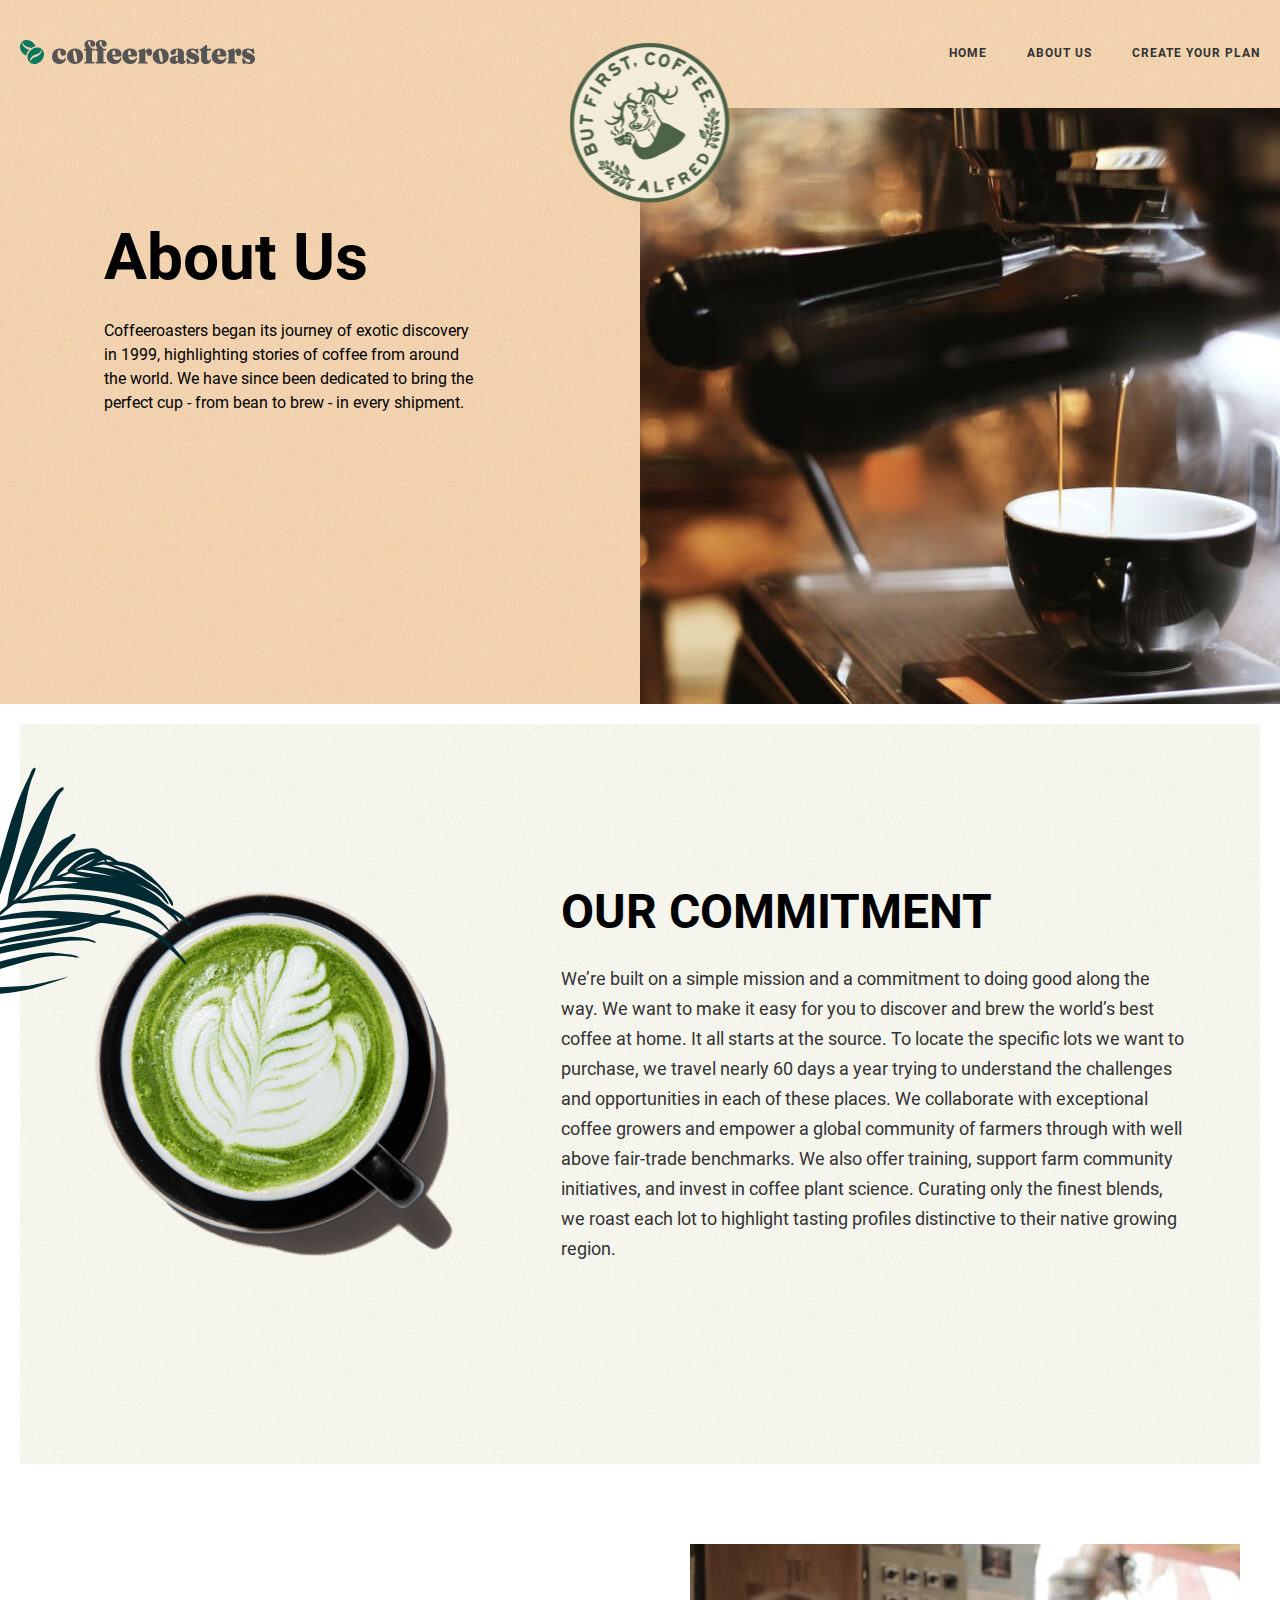
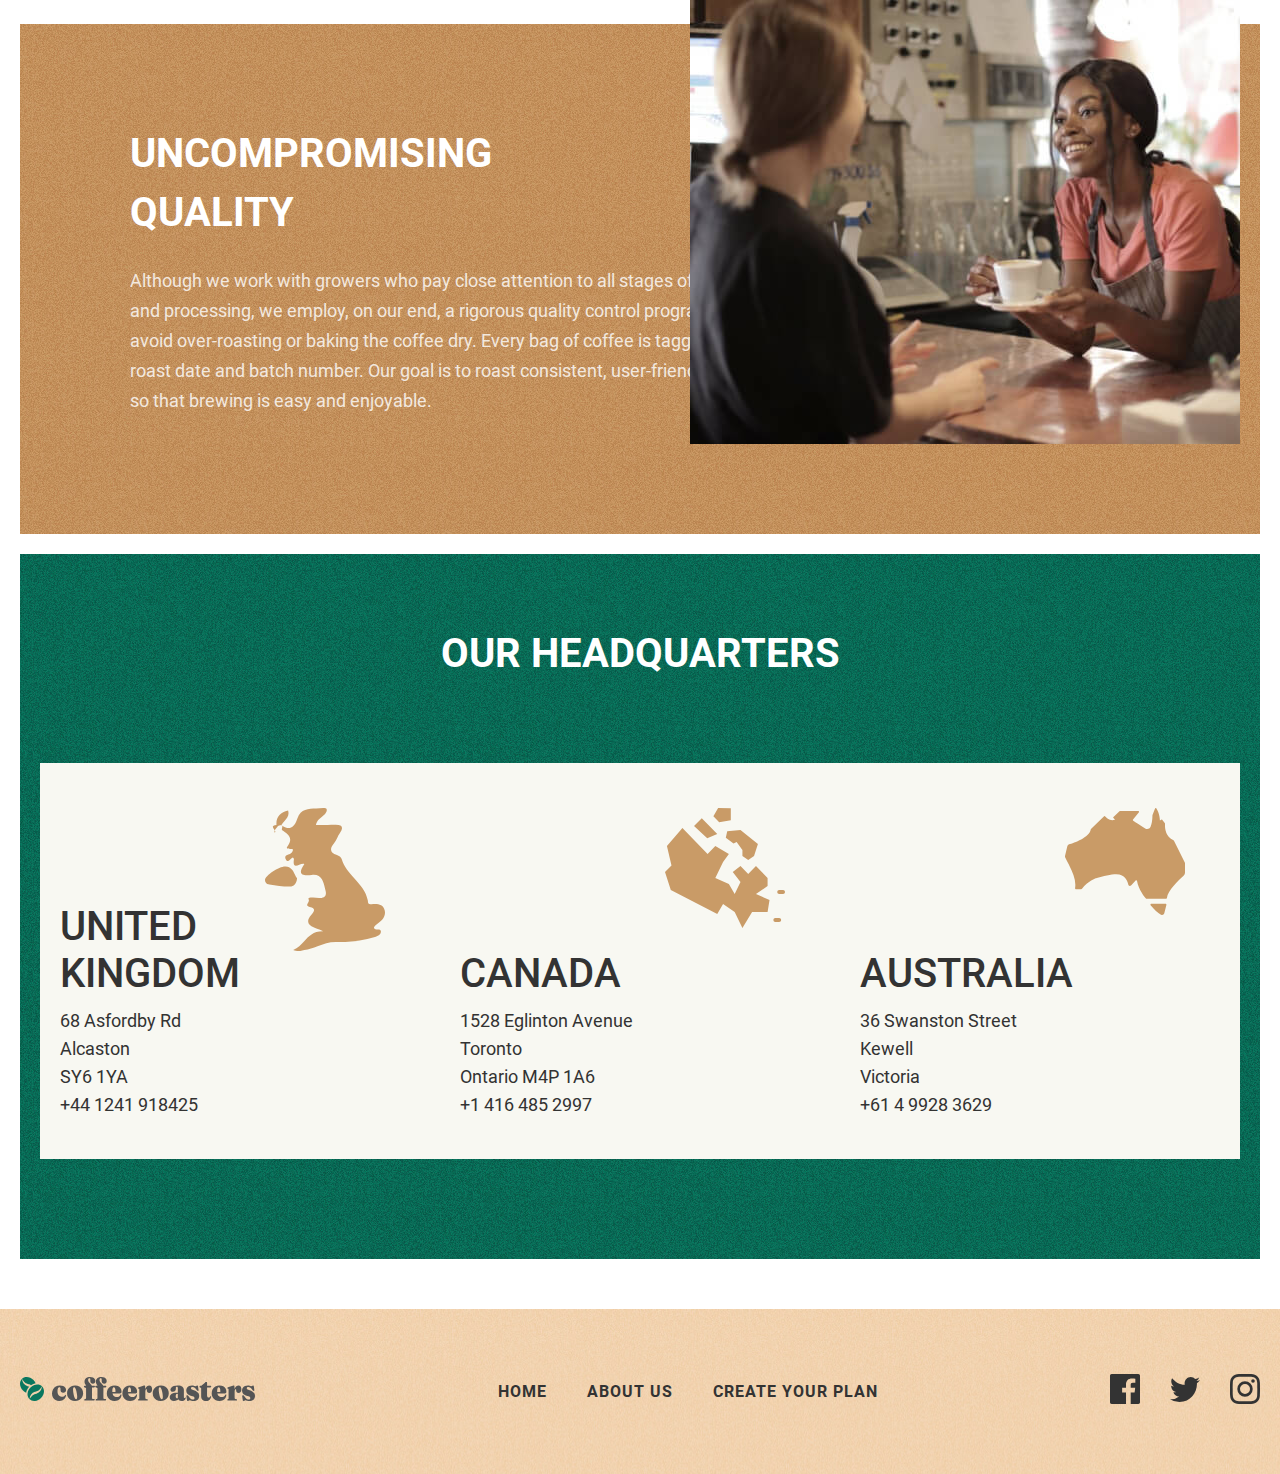
==== commit 03590d80: "Remove padding all side and add padding-top" ====
--- a/about.html
+++ b/about.html
@@ -7,8 +7,8 @@
     <meta name="viewport" content="width=device-width, initial-scale=1.0">
     <title>CoffeRoasters/About</title>
     <!-- <link rel="stylesheet" href="./css/normalize.css"> -->
-    <link rel="stylesheet" href="./css/main.css">
-    <!-- <link rel="stylesheet" href="./css/main.min.css"> -->
+    <!-- <link rel="stylesheet" href="./css/main.css"> -->
+    <link rel="stylesheet" href="./css/main.min.css">
 </head>
 
 <body>
@@ -46,7 +46,7 @@
             <div class="container">
                 <div class="hero-part">
                     <div class="hero-info about-hero-text">
-                        <h1>About Us</h1>
+                        <h2>About Us</h2>
                         <p>Coffeeroasters began its journey of exotic discovery in 1999, highlighting stories of coffee
                             from around the world. We have since been dedicated to bring the perfect cup - from bean to
                             brew - in every shipment.</p>
--- a/css/main.css
+++ b/css/main.css
@@ -1,10 +1,3 @@
-/*
-* Prefixed by https://autoprefixer.github.io
-* PostCSS: v8.4.14,
-* Autoprefixer: v10.4.7
-* Browsers: last 4 version
-*/
-
 :root {
     --main-black-color: #000000;
     --main-gray-color: #333333;
@@ -63,6 +56,7 @@
     border: 0;
     padding: 0;
     clip: rect(0 0 0 0);
+    -webkit-clip-path: inset(50%);
     clip-path: inset(50%);
     margin: -1px;
 }
@@ -130,7 +124,8 @@
     justify-content: space-between;
 }
 
-.hero-info h1 {
+.hero-info h1,
+.about-hero-text h2 {
     font-weight: 700;
     font-size: 64px;
     line-height: 75px;
@@ -139,7 +134,7 @@
 
 .hero-info {
     width: 545px;
-    padding: 122px 0 243px 84px;
+    padding: 116px 0 0 84px;
 }
 
 .hero-info p {
@@ -158,7 +153,6 @@
     font-size: 16px;
     line-height: 19px;
     letter-spacing: 1px;
-    /* font-variant: small-caps; */
     color: var(--main-white-color);
     mix-blend-mode: normal;
     background: #0A775F;
@@ -588,7 +582,7 @@
 /* Start About Hero Section */
 .about-hero-text {
     width: 455px;
-    padding: 122px 0 225px 84px;
+    padding: 116px 0 0 84px;
 }
 
 .about-bg-box {
@@ -783,11 +777,11 @@
     color: var(--main-gray-color);
 }
 
-.headquarter-item-text{
+.headquarter-item-text {
     width: 178px;
 }
 
-.headquarter-item-text a  {
+.headquarter-item-text a {
     display: inline-block;
     font-weight: 400;
     font-size: 18px;
@@ -797,7 +791,7 @@
     text-decoration: none;
 }
 
-.headquarter-item-text a{
+.headquarter-item-text a {
     display: inline-block;
     /* margin-top: 10px; */
     text-decoration: none;
@@ -845,7 +839,11 @@
 }
 
 .question-part {
-    display: flex;
+    display: -webkit-box;
+    display: -ms-flexbox;
+    display: flex;
+    -webkit-box-pack: justify;
+    -ms-flex-pack: justify;
     justify-content: space-between;
 }
 
@@ -866,6 +864,8 @@
     border-bottom: 3px dashed transparent;
     text-transform: uppercase;
     text-decoration: none;
+    -webkit-transition: all .5s;
+    -o-transition: all .5s;
     transition: all .5s;
 }
 
@@ -896,19 +896,32 @@
 }
 
 .question-btn {
+    display: -webkit-box;
+    display: -ms-flexbox;
+    display: flex;
+    -webkit-box-align: center;
+    -ms-flex-align: center;
+    align-items: center;
     width: 660px;
     margin-bottom: 20px;
+    -moz-text-align-last: left;
     text-align-last: left;
     font-weight: 700;
     font-size: 30px;
     line-height: 47px;
     color: var(--main-black-color);
     background-color: transparent;
+    border: none;
+    text-transform: uppercase;
+}
+
+.question-btn::after {
+    content: '';
+    width: 18px;
+    height: 11px;
+    margin-left: 55px;
     background-image: url('../images/arrow-down.svg');
     background-repeat: no-repeat;
-    background-position: right 10px center;
-    border: none;
-    text-transform: uppercase;
 }
 
 .question-box {
@@ -916,58 +929,25 @@
 }
 
 .question-show-On .question-box {
-    display: flex;
-}
-
-.question-label {
-    display: flex;
-    margin-right: 18px;
-}
-
-.label-main-input:checked+.input-box {
-    background-color: #0A775F;
-}
-
-.label-main-input:checked+.input-box span {
-    color: var(--main-white-color);
-}
-
-.input-box {
-    width: 208px;
-    margin-bottom: 60px;
-    padding: 30px 16px 56px 16px;
-    background-color: #C6DCCF;
-}
-
-.input-title {
-    font-weight: 500;
-    font-size: 24px;
-    line-height: 28px;
-    color: var(--main-gray-color);
-    text-transform: uppercase;
-}
-
-.input-text {
-    display: inline-block;
-    margin-top: 10px;
-    font-weight: 400;
-    font-size: 18px;
-    line-height: 24px;
-    color: var(--main-gray-color);
-}
-
-.summary-box {
-    margin-top: 40px;
-    padding: 40px 20px;
-    color: var(--main-white-color);
-    background-color: var(--main-link-color);
-}
-
-.summary-box {
+    display: -webkit-box;
+    display: -ms-flexbox;
+    display: flex;
+}
+
+.question-show-On .question-btn::after {
+    -webkit-transform: rotate(180deg);
+    -ms-transform: rotate(180deg);
+    transform: rotate(180deg);
+    -webkit-transition: .5s;
+    -o-transition: .5s;
+    transition: .5s;
+}
+
+.question-show-On .question-box-abs-img {
     position: relative;
 }
 
-.summary-box::before {
+.question-show-On .question-box-abs-img::before {
     content: '';
     position: absolute;
     bottom: -100%;
@@ -979,6 +959,52 @@
     background-size: contain;
 }
 
+.question-label {
+    display: -webkit-box;
+    display: -ms-flexbox;
+    display: flex;
+    margin-right: 18px;
+}
+
+.label-main-input:checked+.input-box {
+    background-color: #0A775F;
+}
+
+.label-main-input:checked+.input-box span {
+    color: var(--main-white-color);
+}
+
+.input-box {
+    width: 208px;
+    margin-bottom: 60px;
+    padding: 30px 16px 56px 16px;
+    background-color: #C6DCCF;
+}
+
+.input-title {
+    font-weight: 500;
+    font-size: 24px;
+    line-height: 28px;
+    color: var(--main-gray-color);
+    text-transform: uppercase;
+}
+
+.input-text {
+    display: inline-block;
+    margin-top: 10px;
+    font-weight: 400;
+    font-size: 18px;
+    line-height: 24px;
+    color: var(--main-gray-color);
+}
+
+.summary-box {
+    margin-top: 40px;
+    padding: 40px 20px;
+    color: var(--main-white-color);
+    background-color: var(--main-link-color);
+}
+
 .summary-box h2 {
     font-weight: 400;
     font-size: 16px;
@@ -1000,7 +1026,11 @@
 }
 
 .form-btn-box-sumbit {
-    display: flex;
+    display: -webkit-box;
+    display: -ms-flexbox;
+    display: flex;
+    -webkit-box-pack: end;
+    -ms-flex-pack: end;
     justify-content: flex-end;
 }
 
--- a/css/main.min.css
+++ b/css/main.min.css
@@ -1 +1 @@
-/*! normalize.css v8.0.1 | MIT License | github.com/necolas/normalize.css */button,hr,input{overflow:visible}progress,sub,sup{vertical-align:baseline}[type=checkbox],[type=radio],legend{box-sizing:border-box;padding:0}*,legend{padding:0}.collection-item:first-child::before,.collection-item:nth-child(2)::after,.collection-item:nth-child(4)::before{position:absolute;background-size:contain;background-repeat:no-repeat;content:''}#hero,footer,header{background-image:url('../images/orange-bg-img.jpg')}.collection-bg-box,.question-bg-box{background-position:center;background-size:cover}.choose-list,.collection-item,.headquarter-list,.question-form-list,.question-series-list{list-style:none}.choose-text,.collection-part h2,.headquarter-part h2,.how-it-works-text{text-align:center}html{line-height:1.15;-webkit-text-size-adjust:100%}.header-part img,.modal-main-On,details,main{display:block}h1{font-size:2em;margin:.67em 0}hr{box-sizing:content-box;height:0}code,kbd,pre,samp{font-family:monospace,monospace;font-size:1em}a{background-color:transparent}abbr[title]{border-bottom:none;text-decoration:underline;text-decoration:underline dotted}b,strong{font-weight:bolder}small{font-size:80%}sub,sup{font-size:75%;line-height:0;position:relative}sub{bottom:-.25em}sup{top:-.5em}img{border-style:none}button,input,optgroup,select,textarea{font-family:inherit;font-size:100%;line-height:1.15;margin:0}button,select{text-transform:none}[type=button],[type=reset],[type=submit],button{-webkit-appearance:button}[type=button]::-moz-focus-inner,[type=reset]::-moz-focus-inner,[type=submit]::-moz-focus-inner,button::-moz-focus-inner{border-style:none;padding:0}[type=button]:-moz-focusring,[type=reset]:-moz-focusring,[type=submit]:-moz-focusring,button:-moz-focusring{outline:ButtonText dotted 1px}fieldset{padding:.35em .75em .625em}legend{color:inherit;display:table;max-width:100%;white-space:normal}textarea{overflow:auto}[type=number]::-webkit-inner-spin-button,[type=number]::-webkit-outer-spin-button{height:auto}[type=search]{-webkit-appearance:textfield;outline-offset:-2px}[type=search]::-webkit-search-decoration{-webkit-appearance:none}::-webkit-file-upload-button{-webkit-appearance:button;font:inherit}summary{display:list-item}.question-box,.under-hero-list .how-it-works-item:nth-child(3)::after,[hidden],template{display:none}:root{--main-black-color:#000000;--main-gray-color:#333333;--main-white-color:#ffffff;--main-link-color:#C99B67}@font-face{font-family:Roboto;font-style:normal;font-weight:400;src:url('../fonts/roboto-v30-latin-regular.woff2') format('woff2'),url('../fonts/roboto-v30-latin-regular.woff') format('woff')}@font-face{font-family:Roboto;font-style:normal;font-weight:500;src:url('../fonts/roboto-v30-latin-500.woff2') format('woff2'),url('../fonts/roboto-v30-latin-500.woff') format('woff')}@font-face{font-family:Roboto;font-style:normal;font-weight:700;src:url('../fonts/roboto-v30-latin-700.woff2') format('woff2'),url('../fonts/roboto-v30-latin-700.woff') format('woff')}*{margin:0;-webkit-box-sizing:border-box;box-sizing:border-box}body{margin:0;font-family:Roboto,Arial,sans-serif}.container{max-width:1380px;margin:0 auto;padding:0 20px}.visually-hidden{position:absolute;white-space:nowrap;width:1px;height:1px;overflow:hidden;border:0;padding:0;clip:rect(0 0 0 0);clip-path:inset(50%);margin:-1px}.choose-part,.collection-item,.hero-bg-box,.question-form-list{position:relative}header{padding:40px 0}.foooter-part,.header-part,.modal-buy-part{display:-webkit-box;display:-ms-flexbox;display:flex;-webkit-box-align:center;-ms-flex-align:center;align-items:center;-webkit-box-pack:justify;-ms-flex-pack:justify;justify-content:space-between}.header-list,.how-it-work-list,.icon-list{display:-webkit-box;display:-ms-flexbox;display:flex;-webkit-box-align:center;-ms-flex-align:center;align-items:center;list-style:none}.header-item{margin-left:40px}.header-item a{font-weight:700;font-size:12px;line-height:14px;letter-spacing:1px;color:var(--main-gray-color);text-decoration:none}.hero-info h1,.hero-info p{color:var(--main-black-color)}#hero{margin-bottom:20px}.hero-part{display:-webkit-box;display:-ms-flexbox;display:flex;-webkit-box-pack:justify;-ms-flex-pack:justify;justify-content:space-between}.hero-info h1{font-weight:700;font-size:64px;line-height:75px}.hero-info a,.hero-info p{font-size:16px;mix-blend-mode:normal}.hero-info{width:545px;padding:122px 0 243px 84px}.hero-info p{margin:24px 0 34px;font-weight:400;line-height:24px}.hero-info a{display:inline-block;padding:18px 24px;font-weight:500;line-height:19px;letter-spacing:1px;color:var(--main-white-color);background:#0a775f;border-radius:100px;text-decoration:none}.hero-bg-box{left:89px;top:4px}.hero-bg-box::before{content:'';position:absolute;top:-65px;left:-70px;display:block;width:160px;height:160px;background-image:url('../images/hero-round-img.png');background-position:center}#collection{overflow:hidden}.collection-bg-box{margin:0 20px;padding:50px 0;background-image:url('../images/gray-bg-img.jpg');background-repeat:no-repeat}#quality,.choose-part-main{background-image:url('../images/choosebg-img.jpg')}.collection-part h2{font-weight:700;font-size:50px;line-height:59px;font-variant:small-caps;color:var(--main-black-color)}.collection-item{display:-webkit-box;display:-ms-flexbox;display:flex;-webkit-box-align:center;-ms-flex-align:center;align-items:center;margin:80px auto 0;width:1120px}.collection-item:not(:first-child){margin-top:0}.collection-item:first-child::before{top:-130px;left:-312px;width:402px;height:300px;background-image:url('../images/collection-img-1.svg')}.collection-item:nth-child(2)::after{bottom:-280px;right:-412px;width:392px;height:477px;background-image:url('../images/collection-img-2.svg')}.collection-item:nth-child(4)::before{top:0;left:-370px;width:316px;height:269px;background-image:url('../images/collection-img-3.svg')}.collection-item:nth-child(2n){-webkit-box-orient:horizontal;-webkit-box-direction:reverse;-ms-flex-direction:row-reverse;flex-direction:row-reverse}.choose-list,.decoration-boxes{display:-webkit-box;display:-ms-flexbox;-webkit-box-align:center}.collection-item:first-child .collection-item-info{width:453px}.collection-item:nth-child(2) .collection-item-info,.collection-item:nth-child(3) .collection-item-info{width:390px}.collection-item:nth-child(4) .collection-item-info{width:410px}.collection-item:nth-child(odd) .collection-item-info{margin-left:117px}.collection-item:nth-child(2n) .collection-item-info{margin-right:117px}.collection-item-info h3{font-weight:500;font-size:48px;line-height:56px;text-transform:uppercase;font-variant:small-caps;color:var(--main-gray-color)}.collection-item-info p{margin-top:10px;font-weight:400;font-size:22px;line-height:34px;color:var(--main-gray-color)}.choose-part-main{margin:20px 20px 0}#headquarter,.how-it-works-main-part{background-image:url('../images/how-it-work-bg-img.jpg')}.choose-text{margin:0 auto;width:581px;padding:50px 0 500px}.choose-text h2,.how-it-works-text h2{font-weight:700;font-size:50px;line-height:59px;color:var(--main-white-color)}.choose-text p{margin-top:10px;font-weight:400;font-size:16px;line-height:28px;color:var(--main-white-color);mix-blend-mode:normal;opacity:.8}.choose-list{position:absolute;top:283px;left:0;display:flex;-ms-flex-align:center;align-items:center}.choose-item{position:relative;margin-right:20px;width:433px}.choose-item:first-child:before{content:'';position:absolute;top:-10%;left:-14%;width:140px;height:144px;background-image:url('../images/choose-absolute-img.png')}.item-text-box{width:377px}.item-text-box-last{width:334px}.item-text-box h3{margin:28px 0 10px;font-weight:500;font-size:30px;line-height:35px;font-variant:small-caps;color:var(--main-gray-color)}.how-it-works-item p:last-child,.item-text-box p{font-weight:400;font-size:18px;line-height:28px;color:var(--main-gray-color)}.how-it-works-main-part{margin:289px 20px 0;padding:50px 0}#commitment,.question-bg-box{background-image:url('../images/gray-bg-img.jpg')}.decoration-boxes{display:flex;-ms-flex-align:center;align-items:center;-webkit-box-pack:justify;-ms-flex-pack:justify;justify-content:space-between;margin:80px 0 20px;width:956px}.decoration-box{display:-webkit-box;display:-ms-flexbox;display:flex;-webkit-box-align:center;-ms-flex-align:center;align-items:center}.decoration-main-box{display:inline-block;width:60px;height:60px;background-color:#f8f8f2;border:4px solid var(--main-link-color);-webkit-transition:.5s;-o-transition:.5s;transition:.5s}.decoration-box-line{border-top:3px dashed #c99b67;width:387px}.how-it-works-item{position:relative;margin-right:20px;padding:20px 20px 40px;width:433px;background-color:#f8f8f2;-webkit-transition:.5s;-o-transition:.5s;transition:.5s}.how-it-works-item:hover{background-color:#f4d3b0}.how-it-works-item:nth-child(3)::after{position:absolute;top:-60%;right:5%;content:'';width:192px;height:130px;background-image:url('../images/how-it-works-absolute-img.png');background-size:202px 160px;background-position:center;background-repeat:no-repeat}.how-it-works-item p:first-child{font-weight:400;font-size:64px;line-height:75px;color:var(--main-gray-color);opacity:.8;text-align:right}.how-it-works-item-title-box{margin:45px 0 10px;width:245px}.how-it-works-item-title-box h3{font-weight:500;font-size:40px;line-height:47px;font-variant:small-caps;text-transform:uppercase;color:var(--main-gray-color)}.how-it-works-link-box{display:-webkit-box;display:-ms-flexbox;display:flex;-webkit-box-pack:center;-ms-flex-pack:center;justify-content:center;margin-top:76px}.how-it-works-link{display:inline-block;padding:16px 24px;font-weight:500;font-size:16px;line-height:19px;letter-spacing:1px;color:var(--main-white-color);background-color:var(--main-link-color);border-radius:100px;text-decoration:none}.commitment-part,.quality-part{display:-webkit-box;display:-ms-flexbox}footer{margin-top:50px;padding:65px 0}.foooter-part .header-list a{font-weight:700;font-size:16px;line-height:19px}.icon-item{margin-left:30px}.about-hero-text{width:455px;padding:122px 0 225px 84px}.about-bg-box{left:89.5px}#commitment{position:relative;margin:0 20px;padding:160px 0 200px}.commitment-part{display:flex;-webkit-box-align:center;-ms-flex-align:center;align-items:center;-ms-flex-pack:distribute;justify-content:space-around}.commitment-part::before{content:'';position:absolute;top:43px;left:-129px;width:402px;height:300px;background-image:url('../images/collection-img-1.svg');background-repeat:no-repeat;background-size:contain}.commitment-text{width:626px}.commitment-text h2{font-weight:700;font-size:48px;line-height:56px;font-variant:small-caps;color:var(--main-black-color)}.commitment-text p{margin-top:24px;font-weight:400;font-size:18px;line-height:30px;color:var(--main-gray-color)}.headquarter-part h2,.label-main-input:checked+.input-box span,.quality-part,.quality-text p,.quality-title h2{color:var(--main-white-color)}#quality{margin:160px 20px 0}.quality-part{position:relative;display:flex;-webkit-box-align:center;-ms-flex-align:center;align-items:center;padding:100px 0 118px}.quality-text{width:639px;margin-left:90px}.quality-title{width:397px}.quality-title h2{font-weight:700;font-size:40px;line-height:59px;text-transform:uppercase}.quality-text p{margin-top:24px;font-weight:400;font-size:18px;line-height:30px;mix-blend-mode:normal;opacity:.8}.quality-img{position:absolute;top:-80px;right:0}#headquarter{margin:20px 20px 50px}.headquarter-part{padding:70px 0 100px}.headquarter-part h2{font-weight:700;font-size:40px;line-height:59px;text-transform:uppercase}.headquarter-item h3,.question-btn{line-height:47px;text-transform:uppercase}.headquarter-list{display:-webkit-box;display:-ms-flexbox;display:flex;-webkit-box-pack:justify;-ms-flex-pack:justify;justify-content:space-between;margin-top:80px}.headquarter-item{width:433px;background-color:#f8f8f2;position:relative;padding:140px 0 40px 20px}.australia-item,.canada-item{padding-top:187px}.headquarter-item::before{content:'';position:absolute;top:45px;right:55px;width:120px;height:143px;background-image:url('../images/uk-map.svg');background-repeat:no-repeat}.question-form-list::after,.summary-box::before{content:'';position:absolute;width:400px;height:470px;background-repeat:no-repeat;background-size:contain}.canada-item::before{background-image:url('../images/canada-map.svg')}.australia-item::before{background-image:url('../images/australia-map.svg')}.uk-item-title{width:231px}.headquarter-item h3{margin-bottom:10px;font-weight:500;font-size:40px;color:var(--main-gray-color)}.headquarter-item-text{width:178px}.headquarter-item-text a{font-weight:400;font-size:18px;font-style:normal;line-height:28px;color:var(--main-gray-color);display:inline-block;text-decoration:none}#under-hero{margin:0 20px;background-image:url(../images/how-it-work-bg-img.jpg);padding:80px 0}#under-hero .how-it-works-main-part{margin:0;padding:0}.under-hero-part .decoration-boxes{margin:0 0 20px}#question{overflow-x:hidden}.question-bg-box{margin:20px 20px 80px;padding:50px 0;background-repeat:no-repeat}.question-part{display:flex;justify-content:space-between}.question-series-item:not(:last-child){margin:0 0 35px}.question-series-item a{font-weight:500;font-size:28px;line-height:33px;color:#555;border-bottom:3px dashed transparent;text-transform:uppercase;text-decoration:none;transition:.5s}.question-series-item a:hover{color:var(--main-black-color);border-bottom:3px dashed var(--main-link-color)}.question-form-box{width:660px;margin-right:94px}.question-form-list::after{top:170px;right:-65%;background-image:url('../images/collection-img-2.svg')}.question-btn{width:660px;margin-bottom:20px;text-align-last:left;font-weight:700;font-size:30px;color:var(--main-black-color);background-color:transparent;background-image:url('../images/arrow-down.svg');background-repeat:no-repeat;background-position:right 10px center;border:none}.input-text,.input-title,.summary-box p span{color:var(--main-gray-color)}.question-show-On .question-box{display:flex}.question-label{display:flex;margin-right:18px}.label-main-input:checked+.input-box{background-color:#0a775f}.input-box{width:208px;margin-bottom:60px;padding:30px 16px 56px;background-color:#c6dccf}.input-title{font-weight:500;font-size:24px;line-height:28px;text-transform:uppercase}.input-text{display:inline-block;margin-top:10px;font-weight:400;font-size:18px;line-height:24px}.modal-title h3,.summary-box,.summary-box p{color:var(--main-white-color)}.summary-box{margin-top:40px;padding:40px 20px;background-color:var(--main-link-color);position:relative}.summary-box::before{bottom:-100%;left:-135%;background-image:url('../images/collection-img-1.svg')}.summary-box h2{font-weight:400;font-size:16px;line-height:19px;text-transform:uppercase;mix-blend-mode:normal}.summary-box p{margin-top:14px;font-weight:500;font-size:24px;line-height:34px}.form-btn-box-sumbit{display:flex;justify-content:flex-end}.form-btn-box-sumbit button,.question-form-submit-btn{margin-top:20px;padding:14px 24px;font-weight:500;font-size:16px;line-height:19px;letter-spacing:1px;color:var(--main-white-color);mix-blend-mode:normal;background-color:#0a775f;border-radius:100px;border:none;text-transform:uppercase}.modal-main{display:none;position:fixed;top:0;left:0;width:100%;height:100%;background-color:#000000a6}.modal{position:relative;width:561px;background-color:#f8f8f2;top:20%;left:32%;-webkit-animation:1s slidedown;animation:1s slidedown}.modal-title{padding:19px 30px;background-color:var(--main-link-color)}.modal-title h3{font-weight:700;font-size:38px;line-height:52px;text-transform:uppercase}.modal-buy-part p,.modal-text-quote p{font-size:24px;color:var(--main-black-color);font-weight:500}.modal-text{padding:50px 30px}.modal-text-quote p{line-height:34px}.modal-text-quote p span{color:#0a775f}.modal-info-text{margin:10px 0 50px;font-weight:400;font-size:18px;line-height:26px;color:var(--main-gray-color);mix-blend-mode:normal;opacity:.8}.modal-buy-part p{line-height:28px}.modal-buy-part a,.modal-buy-part button{padding:16px 24px;font-weight:500;font-size:20px;line-height:23px;text-align:center;letter-spacing:1px;font-variant:small-caps;color:var(--main-white-color);mix-blend-mode:normal;background-color:#0a775f;border-radius:100px;text-decoration:none;border:none;cursor:pointer}@-webkit-keyframes slidedown{from{-webkit-transform:translateY(-1000px);transform:translateY(-1000px)}to{-webkit-transform:translateY(0);transform:translateY(0)}}@keyframes slidedown{from{-webkit-transform:translateY(-1000px);transform:translateY(-1000px)}to{-webkit-transform:translateY(0);transform:translateY(0)}}+/*! normalize.css v8.0.1 | MIT License | github.com/necolas/normalize.css */button,hr,input{overflow:visible}progress,sub,sup{vertical-align:baseline}[type=checkbox],[type=radio],legend{box-sizing:border-box;padding:0}html{line-height:1.15;-webkit-text-size-adjust:100%}body{margin:0}details,main{display:block}h1{font-size:2em;margin:.67em 0}hr{box-sizing:content-box;height:0}code,kbd,pre,samp{font-family:monospace,monospace;font-size:1em}a{background-color:transparent}abbr[title]{border-bottom:none;text-decoration:underline;text-decoration:underline dotted}b,strong{font-weight:bolder}small{font-size:80%}sub,sup{font-size:75%;line-height:0;position:relative}sub{bottom:-.25em}sup{top:-.5em}img{border-style:none}button,input,optgroup,select,textarea{font-family:inherit;font-size:100%;line-height:1.15;margin:0}button,select{text-transform:none}[type=button],[type=reset],[type=submit],button{-webkit-appearance:button}[type=button]::-moz-focus-inner,[type=reset]::-moz-focus-inner,[type=submit]::-moz-focus-inner,button::-moz-focus-inner{border-style:none;padding:0}[type=button]:-moz-focusring,[type=reset]:-moz-focusring,[type=submit]:-moz-focusring,button:-moz-focusring{outline:ButtonText dotted 1px}fieldset{padding:.35em .75em .625em}legend{color:inherit;display:table;max-width:100%;white-space:normal}textarea{overflow:auto}[type=number]::-webkit-inner-spin-button,[type=number]::-webkit-outer-spin-button{height:auto}[type=search]{-webkit-appearance:textfield;outline-offset:-2px}[type=search]::-webkit-search-decoration{-webkit-appearance:none}::-webkit-file-upload-button{-webkit-appearance:button;font:inherit}summary{display:list-item}[hidden],template{display:none}.collection-item:first-child::before,.collection-item:nth-child(2)::after,.collection-item:nth-child(4)::before{position:absolute;background-size:contain;background-repeat:no-repeat;content:''}#hero,footer,header{background-image:url('../images/orange-bg-img.jpg')}.collection-bg-box,.question-bg-box{background-position:center;background-size:cover}.choose-list,.collection-item,.headquarter-list,.question-form-list,.question-series-list{list-style:none}.choose-text,.collection-part h2,.headquarter-part h2,.how-it-works-text{text-align:center}:root{--main-black-color:#000000;--main-gray-color:#333333;--main-white-color:#ffffff;--main-link-color:#C99B67}@font-face{font-family:Roboto;font-style:normal;font-weight:400;src:url('../fonts/roboto-v30-latin-regular.woff2') format('woff2'),url('../fonts/roboto-v30-latin-regular.woff') format('woff')}@font-face{font-family:Roboto;font-style:normal;font-weight:500;src:url('../fonts/roboto-v30-latin-500.woff2') format('woff2'),url('../fonts/roboto-v30-latin-500.woff') format('woff')}@font-face{font-family:Roboto;font-style:normal;font-weight:700;src:url('../fonts/roboto-v30-latin-700.woff2') format('woff2'),url('../fonts/roboto-v30-latin-700.woff') format('woff')}*{margin:0;padding:0;-webkit-box-sizing:border-box;box-sizing:border-box}body{font-family:Roboto,Arial,sans-serif}.container{max-width:1380px;margin:0 auto;padding:0 20px}.visually-hidden{position:absolute;white-space:nowrap;width:1px;height:1px;overflow:hidden;border:0;padding:0;clip:rect(0 0 0 0);-webkit-clip-path:inset(50%);clip-path:inset(50%);margin:-1px}header{padding:40px 0}.foooter-part,.header-part,.modal-buy-part{display:-webkit-box;display:-ms-flexbox;display:flex;-webkit-box-align:center;-ms-flex-align:center;align-items:center;-webkit-box-pack:justify;-ms-flex-pack:justify;justify-content:space-between}.header-part img,.modal-main-On{display:block}.header-list,.how-it-work-list,.icon-list{display:-webkit-box;display:-ms-flexbox;display:flex;-webkit-box-align:center;-ms-flex-align:center;align-items:center;list-style:none}.header-item{margin-left:40px}.header-item a{font-weight:700;font-size:12px;line-height:14px;letter-spacing:1px;color:var(--main-gray-color);text-decoration:none}#hero{margin-bottom:20px}.hero-part,.question-part{display:-webkit-box;display:-ms-flexbox;display:flex;-webkit-box-pack:justify;-ms-flex-pack:justify;justify-content:space-between}.about-hero-text h2,.hero-info h1{font-weight:700;font-size:64px;line-height:75px;color:var(--main-black-color)}.hero-info a,.hero-info p{font-size:16px;mix-blend-mode:normal}.hero-info{width:545px;padding:116px 0 0 84px}.hero-info p{margin:24px 0 34px;font-weight:400;line-height:24px;color:var(--main-black-color)}.hero-info a{display:inline-block;padding:18px 24px;font-weight:500;line-height:19px;letter-spacing:1px;color:var(--main-white-color);background:#0a775f;border-radius:100px;text-decoration:none}.hero-bg-box{position:relative;left:89px;top:4px}.hero-bg-box::before{content:'';position:absolute;top:-65px;left:-70px;display:block;width:160px;height:160px;background-image:url('../images/hero-round-img.png');background-position:center}#collection{overflow:hidden}.collection-bg-box{margin:0 20px;padding:50px 0;background-image:url('../images/gray-bg-img.jpg');background-repeat:no-repeat}#quality,.choose-part-main{background-image:url('../images/choosebg-img.jpg')}.collection-part h2{font-weight:700;font-size:50px;line-height:59px;font-variant:small-caps;color:var(--main-black-color)}.collection-item{position:relative;display:-webkit-box;display:-ms-flexbox;display:flex;-webkit-box-align:center;-ms-flex-align:center;align-items:center;margin:80px auto 0;width:1120px}.collection-item:not(:first-child){margin-top:0}.collection-item:first-child::before{top:-130px;left:-312px;width:402px;height:300px;background-image:url('../images/collection-img-1.svg')}.collection-item:nth-child(2)::after{bottom:-280px;right:-412px;width:392px;height:477px;background-image:url('../images/collection-img-2.svg')}.collection-item:nth-child(4)::before{top:0;left:-370px;width:316px;height:269px;background-image:url('../images/collection-img-3.svg')}.collection-item:nth-child(2n){-webkit-box-orient:horizontal;-webkit-box-direction:reverse;-ms-flex-direction:row-reverse;flex-direction:row-reverse}.choose-list,.decoration-boxes{display:-webkit-box;display:-ms-flexbox;-webkit-box-align:center}.collection-item:first-child .collection-item-info{width:453px}.collection-item:nth-child(2) .collection-item-info,.collection-item:nth-child(3) .collection-item-info{width:390px}.collection-item:nth-child(4) .collection-item-info{width:410px}.collection-item:nth-child(odd) .collection-item-info{margin-left:117px}.collection-item:nth-child(2n) .collection-item-info{margin-right:117px}.collection-item-info h3{font-weight:500;font-size:48px;line-height:56px;text-transform:uppercase;font-variant:small-caps;color:var(--main-gray-color)}.collection-item-info p{margin-top:10px;font-weight:400;font-size:22px;line-height:34px;color:var(--main-gray-color)}.choose-part-main{margin:20px 20px 0}#headquarter,.how-it-works-main-part{background-image:url('../images/how-it-work-bg-img.jpg')}.choose-part,.question-form-list,.question-show-On .question-box-abs-img{position:relative}.choose-text{margin:0 auto;width:581px;padding:50px 0 500px}.choose-text h2,.how-it-works-text h2{font-weight:700;font-size:50px;line-height:59px;color:var(--main-white-color)}.choose-text p{margin-top:10px;font-weight:400;font-size:16px;line-height:28px;color:var(--main-white-color);mix-blend-mode:normal;opacity:.8}.choose-list{position:absolute;top:283px;left:0;display:flex;-ms-flex-align:center;align-items:center}.choose-item{position:relative;margin-right:20px;width:433px}.choose-item:first-child:before{content:'';position:absolute;top:-10%;left:-14%;width:140px;height:144px;background-image:url('../images/choose-absolute-img.png')}.item-text-box{width:377px}.item-text-box-last{width:334px}.item-text-box h3{margin:28px 0 10px;font-weight:500;font-size:30px;line-height:35px;font-variant:small-caps;color:var(--main-gray-color)}.how-it-works-item p:last-child,.item-text-box p{font-weight:400;font-size:18px;line-height:28px;color:var(--main-gray-color)}.how-it-works-main-part{margin:289px 20px 0;padding:50px 0}#commitment,.question-bg-box{background-image:url('../images/gray-bg-img.jpg')}.decoration-boxes{display:flex;-ms-flex-align:center;align-items:center;-webkit-box-pack:justify;-ms-flex-pack:justify;justify-content:space-between;margin:80px 0 20px;width:956px}.decoration-box{display:-webkit-box;display:-ms-flexbox;display:flex;-webkit-box-align:center;-ms-flex-align:center;align-items:center}.decoration-main-box{display:inline-block;width:60px;height:60px;background-color:#f8f8f2;border:4px solid var(--main-link-color);-webkit-transition:.5s;-o-transition:.5s;transition:.5s}.decoration-box-line{border-top:3px dashed #c99b67;width:387px}.how-it-works-item{position:relative;margin-right:20px;padding:20px 20px 40px;width:433px;background-color:#f8f8f2;-webkit-transition:.5s;-o-transition:.5s;transition:.5s}.how-it-works-item:hover{background-color:#f4d3b0}.how-it-works-item:nth-child(3)::after{position:absolute;top:-60%;right:5%;content:'';width:192px;height:130px;background-image:url('../images/how-it-works-absolute-img.png');background-size:202px 160px;background-position:center;background-repeat:no-repeat}.how-it-works-item p:first-child{font-weight:400;font-size:64px;line-height:75px;color:var(--main-gray-color);opacity:.8;text-align:right}.how-it-works-item-title-box{margin:45px 0 10px;width:245px}.how-it-works-item-title-box h3{font-weight:500;font-size:40px;line-height:47px;font-variant:small-caps;text-transform:uppercase;color:var(--main-gray-color)}.how-it-works-link-box{display:-webkit-box;display:-ms-flexbox;display:flex;-webkit-box-pack:center;-ms-flex-pack:center;justify-content:center;margin-top:76px}.how-it-works-link{display:inline-block;padding:16px 24px;font-weight:500;font-size:16px;line-height:19px;letter-spacing:1px;color:var(--main-white-color);background-color:var(--main-link-color);border-radius:100px;text-decoration:none}.commitment-part,.quality-part{display:-webkit-box;display:-ms-flexbox}footer{margin-top:50px;padding:65px 0}.foooter-part .header-list a{font-weight:700;font-size:16px;line-height:19px}.icon-item{margin-left:30px}.about-hero-text{width:455px;padding:116px 0 0 84px}.about-bg-box{left:89.5px}#commitment{position:relative;margin:0 20px;padding:160px 0 200px}.commitment-part{display:flex;-webkit-box-align:center;-ms-flex-align:center;align-items:center;-ms-flex-pack:distribute;justify-content:space-around}.commitment-part::before{content:'';position:absolute;top:43px;left:-129px;width:402px;height:300px;background-image:url('../images/collection-img-1.svg');background-repeat:no-repeat;background-size:contain}.commitment-text{width:626px}.commitment-text h2{font-weight:700;font-size:48px;line-height:56px;font-variant:small-caps;color:var(--main-black-color)}.commitment-text p{margin-top:24px;font-weight:400;font-size:18px;line-height:30px;color:var(--main-gray-color)}.headquarter-part h2,.label-main-input:checked+.input-box span,.quality-part,.quality-text p,.quality-title h2{color:var(--main-white-color)}#quality{margin:160px 20px 0}.quality-part{position:relative;display:flex;-webkit-box-align:center;-ms-flex-align:center;align-items:center;padding:100px 0 118px}.headquarter-list,.question-btn{display:-webkit-box;display:-ms-flexbox}.quality-text{width:639px;margin-left:90px}.quality-title{width:397px}.quality-title h2{font-weight:700;font-size:40px;line-height:59px;text-transform:uppercase}.quality-text p{margin-top:24px;font-weight:400;font-size:18px;line-height:30px;mix-blend-mode:normal;opacity:.8}.quality-img{position:absolute;top:-80px;right:0}#headquarter{margin:20px 20px 50px}.headquarter-part{padding:70px 0 100px}.headquarter-part h2{font-weight:700;font-size:40px;line-height:59px;text-transform:uppercase}.headquarter-item h3,.question-btn{line-height:47px;text-transform:uppercase}.headquarter-list{display:flex;-webkit-box-pack:justify;-ms-flex-pack:justify;justify-content:space-between;margin-top:80px}.headquarter-item{width:433px;background-color:#f8f8f2;position:relative;padding:140px 0 40px 20px}.australia-item,.canada-item{padding-top:187px}.headquarter-item::before{content:'';position:absolute;top:45px;right:55px;width:120px;height:143px;background-image:url('../images/uk-map.svg');background-repeat:no-repeat}.question-form-list::after,.question-show-On .question-box-abs-img::before{content:'';position:absolute;width:400px;height:470px;background-repeat:no-repeat;background-size:contain}.canada-item::before{background-image:url('../images/canada-map.svg')}.australia-item::before{background-image:url('../images/australia-map.svg')}.uk-item-title{width:231px}.headquarter-item h3{margin-bottom:10px;font-weight:500;font-size:40px;color:var(--main-gray-color)}.headquarter-item-text{width:178px}.headquarter-item-text a{font-weight:400;font-size:18px;font-style:normal;line-height:28px;color:var(--main-gray-color);display:inline-block;text-decoration:none}#under-hero{margin:0 20px;background-image:url(../images/how-it-work-bg-img.jpg);padding:80px 0}#under-hero .how-it-works-main-part{margin:0;padding:0}.question-box,.under-hero-list .how-it-works-item:nth-child(3)::after{display:none}.under-hero-part .decoration-boxes{margin:0 0 20px}#question{overflow-x:hidden}.question-bg-box{margin:20px 20px 80px;padding:50px 0;background-repeat:no-repeat}.question-series-item:not(:last-child){margin:0 0 35px}.question-series-item a{font-weight:500;font-size:28px;line-height:33px;color:#555;border-bottom:3px dashed transparent;text-transform:uppercase;text-decoration:none;-webkit-transition:.5s;-o-transition:.5s;transition:.5s}.question-series-item a:hover{color:var(--main-black-color);border-bottom:3px dashed var(--main-link-color)}.question-form-box{width:660px;margin-right:94px}.question-form-list::after{top:170px;right:-65%;background-image:url('../images/collection-img-2.svg')}.question-btn{display:flex;-webkit-box-align:center;-ms-flex-align:center;align-items:center;width:660px;margin-bottom:20px;-moz-text-align-last:left;text-align-last:left;font-weight:700;font-size:30px;color:var(--main-black-color);background-color:transparent;border:none}.input-text,.input-title,.summary-box p span{color:var(--main-gray-color)}.question-btn::after{content:'';width:18px;height:11px;margin-left:55px;background-image:url('../images/arrow-down.svg');background-repeat:no-repeat}.question-show-On .question-box{display:-webkit-box;display:-ms-flexbox;display:flex}.question-show-On .question-btn::after{-webkit-transform:rotate(180deg);-ms-transform:rotate(180deg);transform:rotate(180deg);-webkit-transition:.5s;-o-transition:.5s;transition:.5s}.question-show-On .question-box-abs-img::before{bottom:-100%;left:-135%;background-image:url('../images/collection-img-1.svg')}.question-label{display:-webkit-box;display:-ms-flexbox;display:flex;margin-right:18px}.label-main-input:checked+.input-box{background-color:#0a775f}.input-box{width:208px;margin-bottom:60px;padding:30px 16px 56px;background-color:#c6dccf}.input-title{font-weight:500;font-size:24px;line-height:28px;text-transform:uppercase}.input-text{display:inline-block;margin-top:10px;font-weight:400;font-size:18px;line-height:24px}.modal-title h3,.summary-box,.summary-box p{color:var(--main-white-color)}.summary-box{margin-top:40px;padding:40px 20px;background-color:var(--main-link-color)}.summary-box h2{font-weight:400;font-size:16px;line-height:19px;text-transform:uppercase;mix-blend-mode:normal}.summary-box p{margin-top:14px;font-weight:500;font-size:24px;line-height:34px}.form-btn-box-sumbit{display:-webkit-box;display:-ms-flexbox;display:flex;-webkit-box-pack:end;-ms-flex-pack:end;justify-content:flex-end}.form-btn-box-sumbit button,.question-form-submit-btn{margin-top:20px;padding:14px 24px;font-weight:500;font-size:16px;line-height:19px;letter-spacing:1px;color:var(--main-white-color);mix-blend-mode:normal;background-color:#0a775f;border-radius:100px;border:none;text-transform:uppercase}.modal-main{display:none;position:fixed;top:0;left:0;width:100%;height:100%;background-color:#000000a6}.modal{position:relative;width:561px;background-color:#f8f8f2;top:20%;left:32%;-webkit-animation:1s slidedown;animation:1s slidedown}.modal-title{padding:19px 30px;background-color:var(--main-link-color)}.modal-title h3{font-weight:700;font-size:38px;line-height:52px;text-transform:uppercase}.modal-buy-part p,.modal-text-quote p{font-size:24px;color:var(--main-black-color);font-weight:500}.modal-text{padding:50px 30px}.modal-text-quote p{line-height:34px}.modal-text-quote p span{color:#0a775f}.modal-info-text{margin:10px 0 50px;font-weight:400;font-size:18px;line-height:26px;color:var(--main-gray-color);mix-blend-mode:normal;opacity:.8}.modal-buy-part p{line-height:28px}.modal-buy-part a,.modal-buy-part button{padding:16px 24px;font-weight:500;font-size:20px;line-height:23px;text-align:center;letter-spacing:1px;font-variant:small-caps;color:var(--main-white-color);mix-blend-mode:normal;background-color:#0a775f;border-radius:100px;text-decoration:none;border:none;cursor:pointer}@-webkit-keyframes slidedown{from{-webkit-transform:translateY(-1000px);transform:translateY(-1000px)}to{-webkit-transform:translateY(0);transform:translateY(0)}}@keyframes slidedown{from{-webkit-transform:translateY(-1000px);transform:translateY(-1000px)}to{-webkit-transform:translateY(0);transform:translateY(0)}}